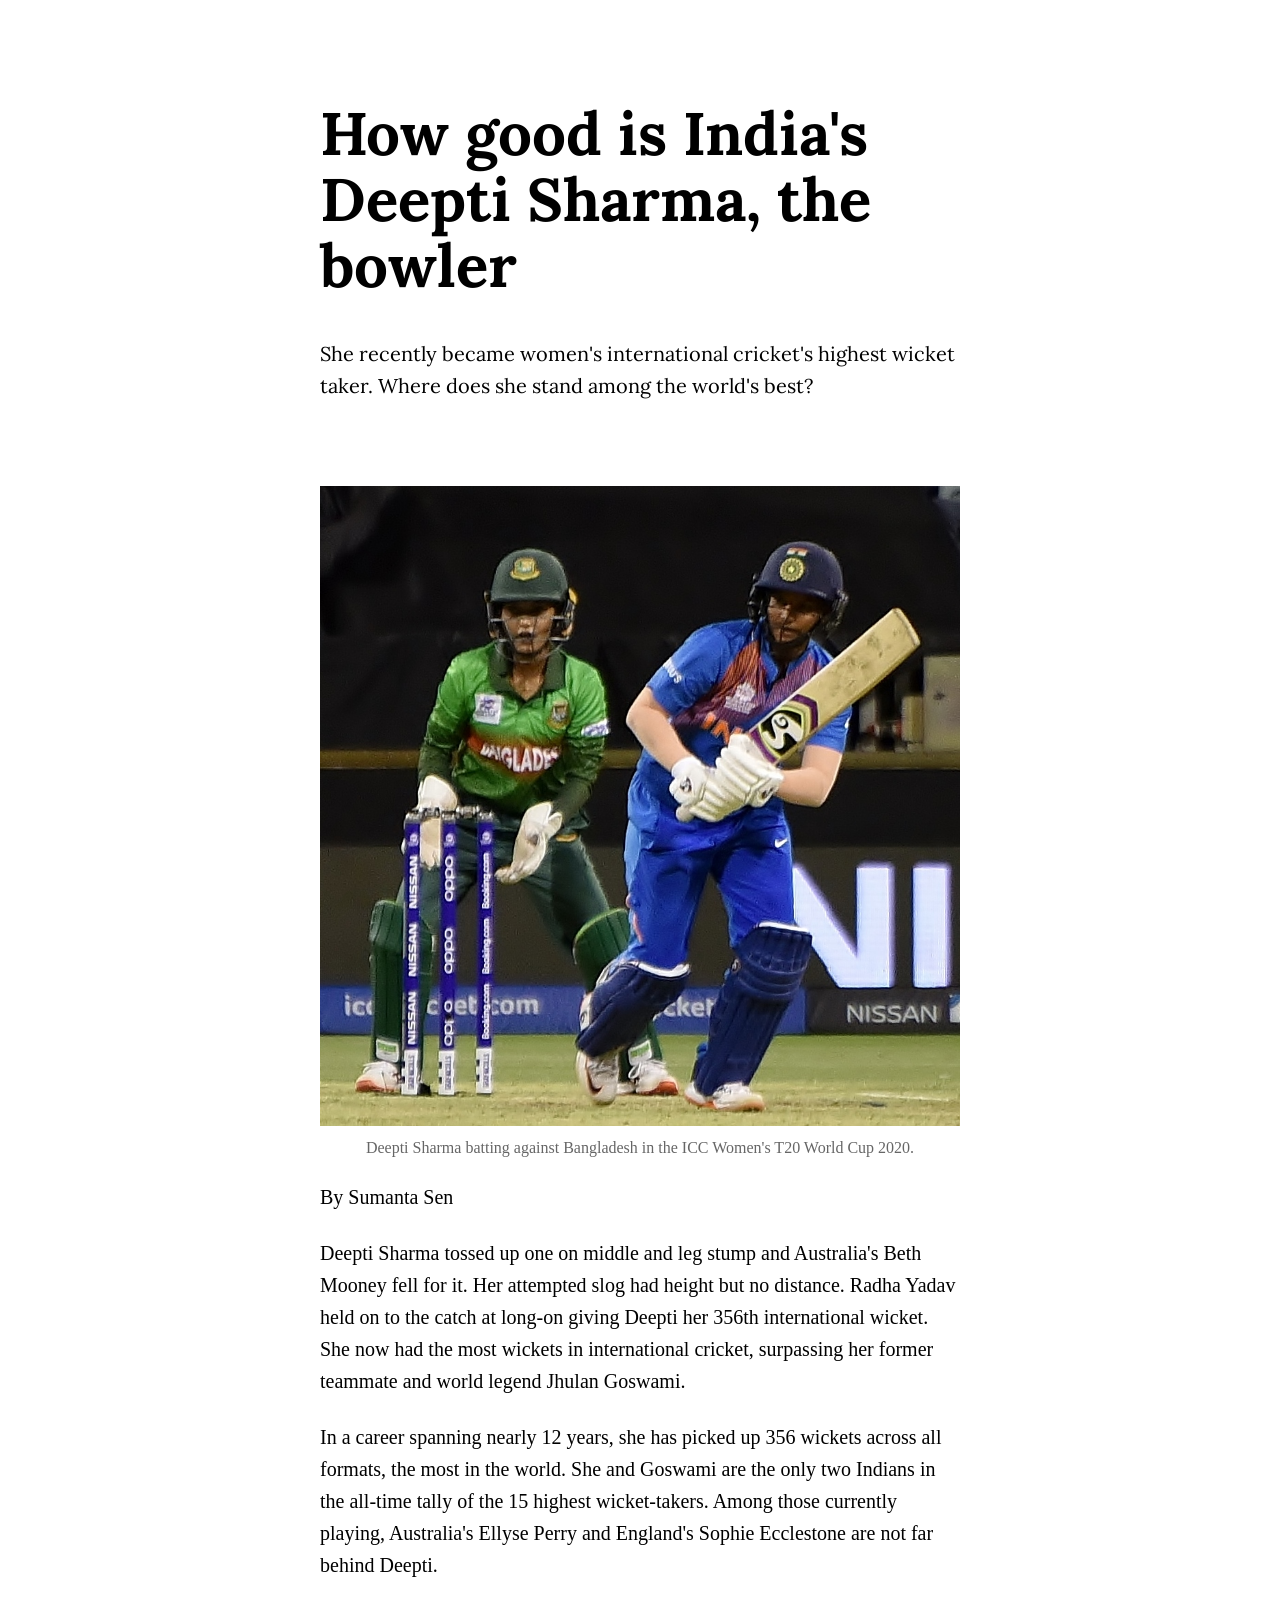
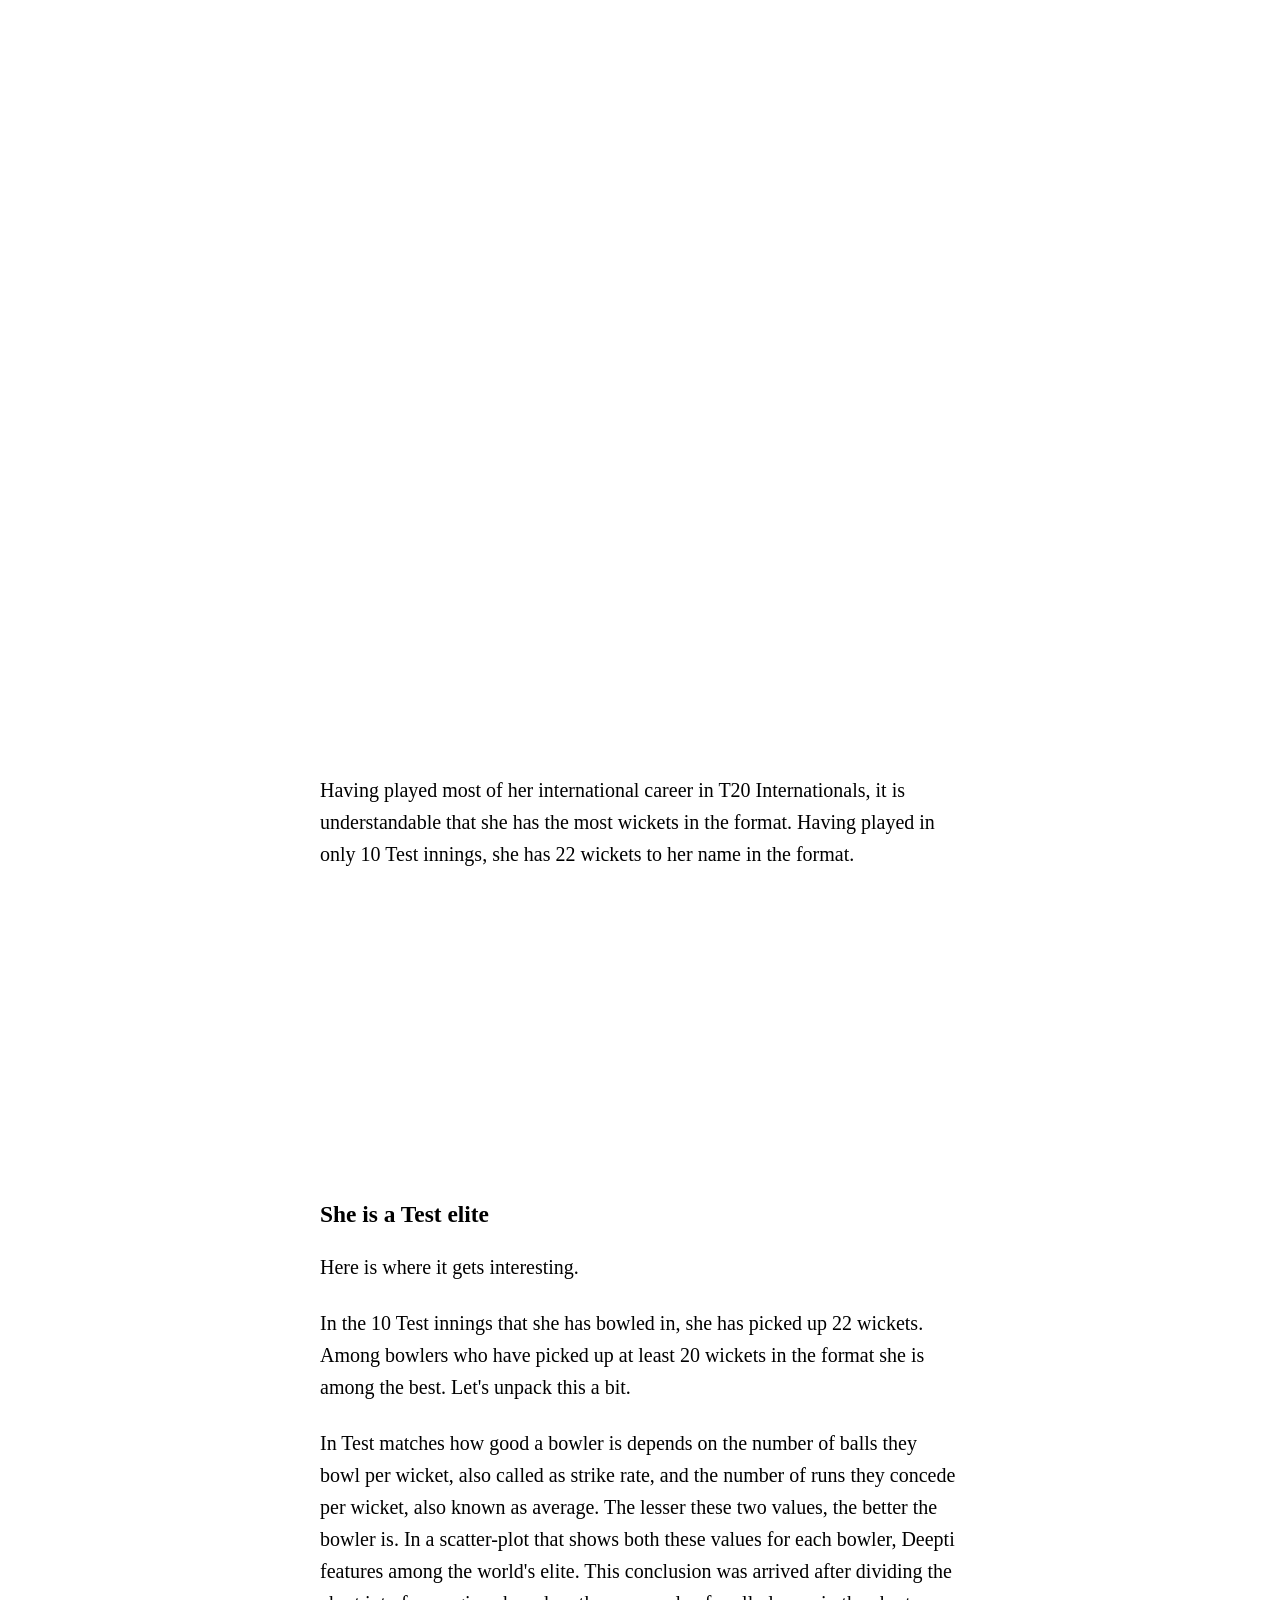
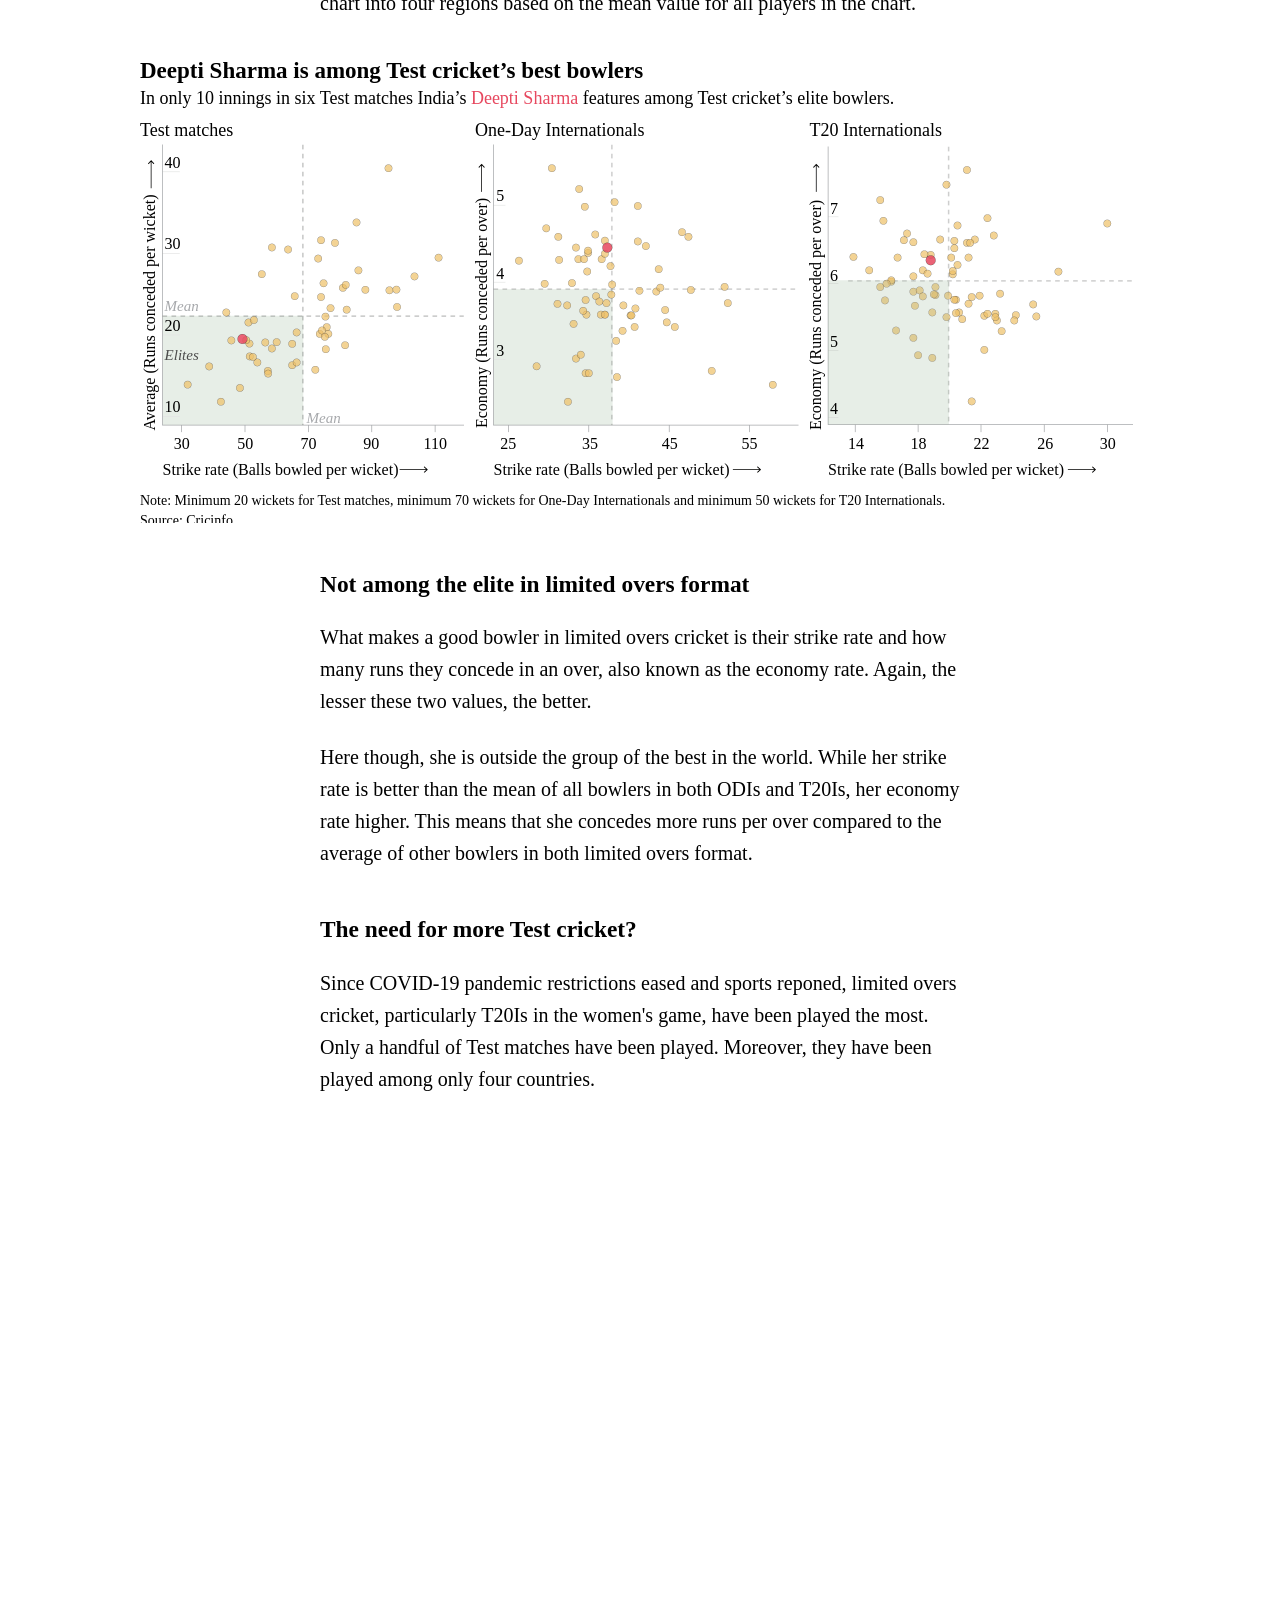
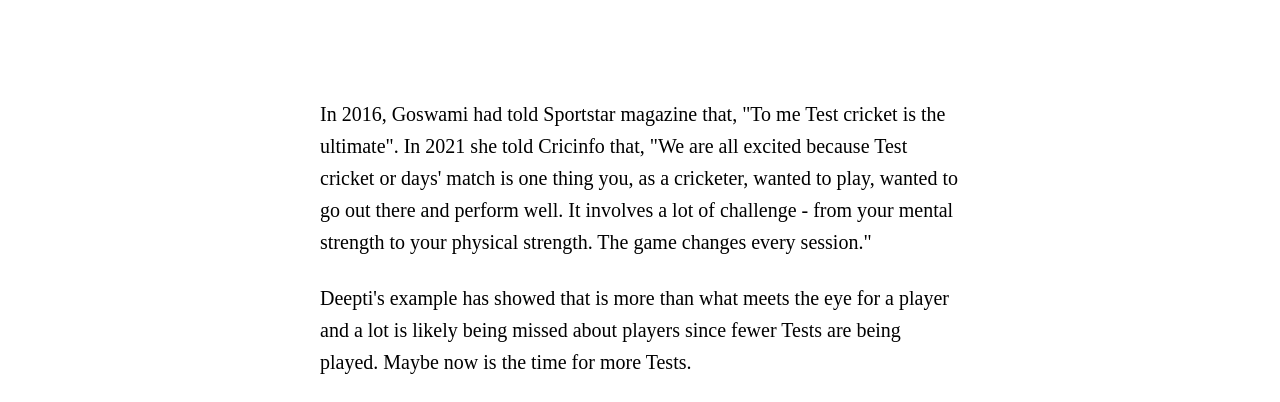
==== index.html @ ee037793 "added image" ====
<!DOCTYPE html>
<html>

<head>
    <meta charset="utf-8">
    <meta name="viewport" content="width=device-width, initial-scale=1">
    <title>Story template</title>

    <!-- Google fonts -->
    <link rel="preconnect" href="https://fonts.gstatic.com" crossorigin>
    <link rel="preconnect" href="https://fonts.googleapis.com">
    <link rel="preconnect" href="https://fonts.gstatic.com" crossorigin>
    <link href="https://fonts.googleapis.com/css2?family=Lora:ital,wght@0,400;0,700;1,400;1,700&display=swap"
        rel="stylesheet">
    <link rel="stylesheet" href="style.css">
</head>

<body>
    <div class="content">
        <div class="header">
            <h1>How good is India's Deepti Sharma, the bowler</h1>
            <p class="subhead">She recently became women's international cricket's highest wicket taker. Where does she stand among the world's best?</p>
        </div>
        <figure>
            <img
                src="sharma-2020-wc.jpg">
            <figcaption>Deepti Sharma batting against Bangladesh in the ICC Women's T20 World Cup 2020.</figcaption>
        </figure>
        <div class="byline">
            <p>By Sumanta Sen</p>
        </div>
    
    <p>Deepti Sharma tossed up one on middle and leg stump and Australia's Beth Mooney fell for it. Her attempted slog had height but no distance. Radha Yadav held on to the catch at long-on giving Deepti her 356th international wicket. She now had the most wickets in international cricket, surpassing her former teammate and world legend Jhulan Goswami.</p>
        
    <p>In a career spanning nearly 12 years, she has picked up 356 wickets across all formats, the most in the world. She and Goswami are the only two Indians in the all-time tally of the 15 highest wicket-takers. Among those currently playing, Australia's Ellyse Perry and England's Sophie Ecclestone are not far behind Deepti.</p>

    <iframe title="Deepti Sharma: On top of the world" aria-label="Table" id="datawrapper-chart-aZpRU" src="https://datawrapper.dwcdn.net/aZpRU/1/" scrolling="no" frameborder="0" style="width: 0; min-width: 100% !important; border: none;" height="740" data-external="1"></iframe>
            
    <script type="text/javascript">(function(){function e(){window.addEventListener(`message`,function(e){if(e.data[`datawrapper-height`]!==void 0){var t=document.querySelectorAll(`iframe`);for(var n in e.data[`datawrapper-height`])for(var r=0,i;i=t[r];r++)if(i.contentWindow===e.source){var a=e.data[`datawrapper-height`][n]+`px`;i.style.height=a}}})}e()})();</script>

    <p>Having played most of her international career in T20 Internationals, it is understandable that she has the most wickets in the format. Having played in only 10 Test innings, she has 22 wickets to her name in the format.</p>

    <iframe title="Most of her wickets have come in T20Is" aria-label="Split Bars" id="datawrapper-chart-PPwTS" src="https://datawrapper.dwcdn.net/PPwTS/1/" scrolling="no" frameborder="0" style="width: 0; min-width: 100% !important; border: none;" height="254" data-external="1"></iframe>
        
    <script type="text/javascript">(function(){function e(){window.addEventListener(`message`,function(e){if(e.data[`datawrapper-height`]!==void 0){var t=document.querySelectorAll(`iframe`);for(var n in e.data[`datawrapper-height`])for(var r=0,i;i=t[r];r++)if(i.contentWindow===e.source){var a=e.data[`datawrapper-height`][n]+`px`;i.style.height=a}}})}e()})();</script>

    <h3>She is a Test elite</h3>
        
    <p>Here is where it gets interesting.</p>
        
    <p>In the 10 Test innings that she has bowled in, she has picked up 22 wickets. Among bowlers who have picked up at least 20 wickets in the format she is among the best. Let's unpack this a bit.</p>
        
    <p>In Test matches how good a bowler is depends on the number of balls they bowl per wicket, also called as strike rate, and the number of runs they concede per wicket, also known as average. The lesser these two values, the better the bowler is. In a scatter-plot that shows both these values for each bowler, Deepti features among the world's elite. This conclusion was arrived after dividing the chart into four regions based on the mean value for all players in the chart.</p>
</div>

<div class="full-width">    
    <iframe src="game-format/game-format.html" width="100%" height="600" frameborder="0"></iframe>
</div>

<div class="content">
    <h3>Not among the elite in limited overs format</h3>

    <p>What makes a good bowler in limited overs cricket is their strike rate and how many runs they concede in an over, also known as the economy rate. Again, the lesser these two values, the better.</p>

    <p>Here though, she is outside the group of the best in the world. While her strike rate is better than the mean of all bowlers in both ODIs and T20Is, her economy rate higher. This means that she concedes more runs per over compared to the average of other bowlers in both limited overs format.</p>

    <h3>The need for more Test cricket?</h3>   

    <p>Since COVID-19 pandemic restrictions eased and sports reponed, limited overs cricket, particularly T20Is in the women's game, have been played the most. Only a handful of Test matches have been played. Moreover, they have been played among only four countries.</p>
        
    <iframe title="A handful of nations have played a handful of Tests" aria-label="Stacked Bars" id="datawrapper-chart-pEgpe" src="https://datawrapper.dwcdn.net/pEgpe/1/" scrolling="no" frameborder="0" style="width: 0; min-width: 100% !important; border: none;" height="550" data-external="1"></iframe>
    
    <script type="text/javascript">(function(){function e(){window.addEventListener(`message`,function(e){if(e.data[`datawrapper-height`]!==void 0){var t=document.querySelectorAll(`iframe`);for(var n in e.data[`datawrapper-height`])for(var r=0,i;i=t[r];r++)if(i.contentWindow===e.source){var a=e.data[`datawrapper-height`][n]+`px`;i.style.height=a}}})}e()})();</script>

    <p>In 2016, Goswami had told Sportstar magazine that, "To me Test cricket is the ultimate". In 2021 she told Cricinfo that, "We are all excited because Test cricket or days' match is one thing you, as a cricketer, wanted to play, wanted to go out there and perform well. It involves a lot of challenge - from your mental strength to your physical strength. The game changes every session."</p>

    <p>Deepti's example has showed that is more than what meets the eye for a player and a lot is likely being missed about players since fewer Tests are being played. Maybe now is the time for more Tests.</p>
</div>
     
</body>

</html>
---- style.css ----
body {
    margin: 0;
    font-size: 20px;
    font-family: Georgia, 'Times New Roman', Times, serif;
    text-rendering: optimizeLegibility;
}

.content {
    max-width: 640px;
    margin: auto;
}

.header {
    padding: 3em 0;
}

a {
    color: #f05349;
}

.footer {
    background: #f4f4f4;
    text-align: center;
    font-size: 0.8em;
    margin-top: 4em;
    padding: 4em 0;
}

figure {
    margin: 0;
    padding-bottom: 1.2em;
}

figcaption {
    font-size: 0.8em;
    text-align: center;
    margin-top: 0.5em;
    color: #666;
}

h1 {
    font-family: 'Lora', Georgia, serif;
    font-weight: bold;
    font-size: 3em;
    line-height: 1.1;
}

.subhead {
    font-family: 'Lora', Georgia, serif;
}

iframe,
img,
video {
    max-width: 100%;
}

p {
    line-height: 1.6;
    margin: 0;
    padding-bottom: 1.2em;
}

ul {
    margin: 0;
    padding-bottom: 1em;
    line-height: 1.6;
}

iframe {
    padding-bottom: 1.2em;
}

code {
    font-family: 'Courier New', monospace;
    background: #fffbaf;
    font-size: 0.85em;
}

.full-width figure {
    text-align: center;
}

/* margin on mobile */
@media (max-width: 640px) {
    body {
        font-size: 18px;
    }

    .content {
        padding-left: 0.5em;
        padding-right: 0.5em;
    }
}

/* ai2html game-format graphic: heights matched to its actual artboard sizes and breakpoint */
iframe[src="game-format/game-format.html"] {
    width: 100%;
    height: 1450px;
    /* small artboard: max-width 360px, height scales to 1400px at that width; small buffer added */
    border: none;
    display: block;
}

@media (min-width: 1000px) {
    iframe[src="game-format/game-format.html"] {
        height: 480px;
        /* large artboard: fixed 1000x480px, kicks in at 1000px container width */
    }
}
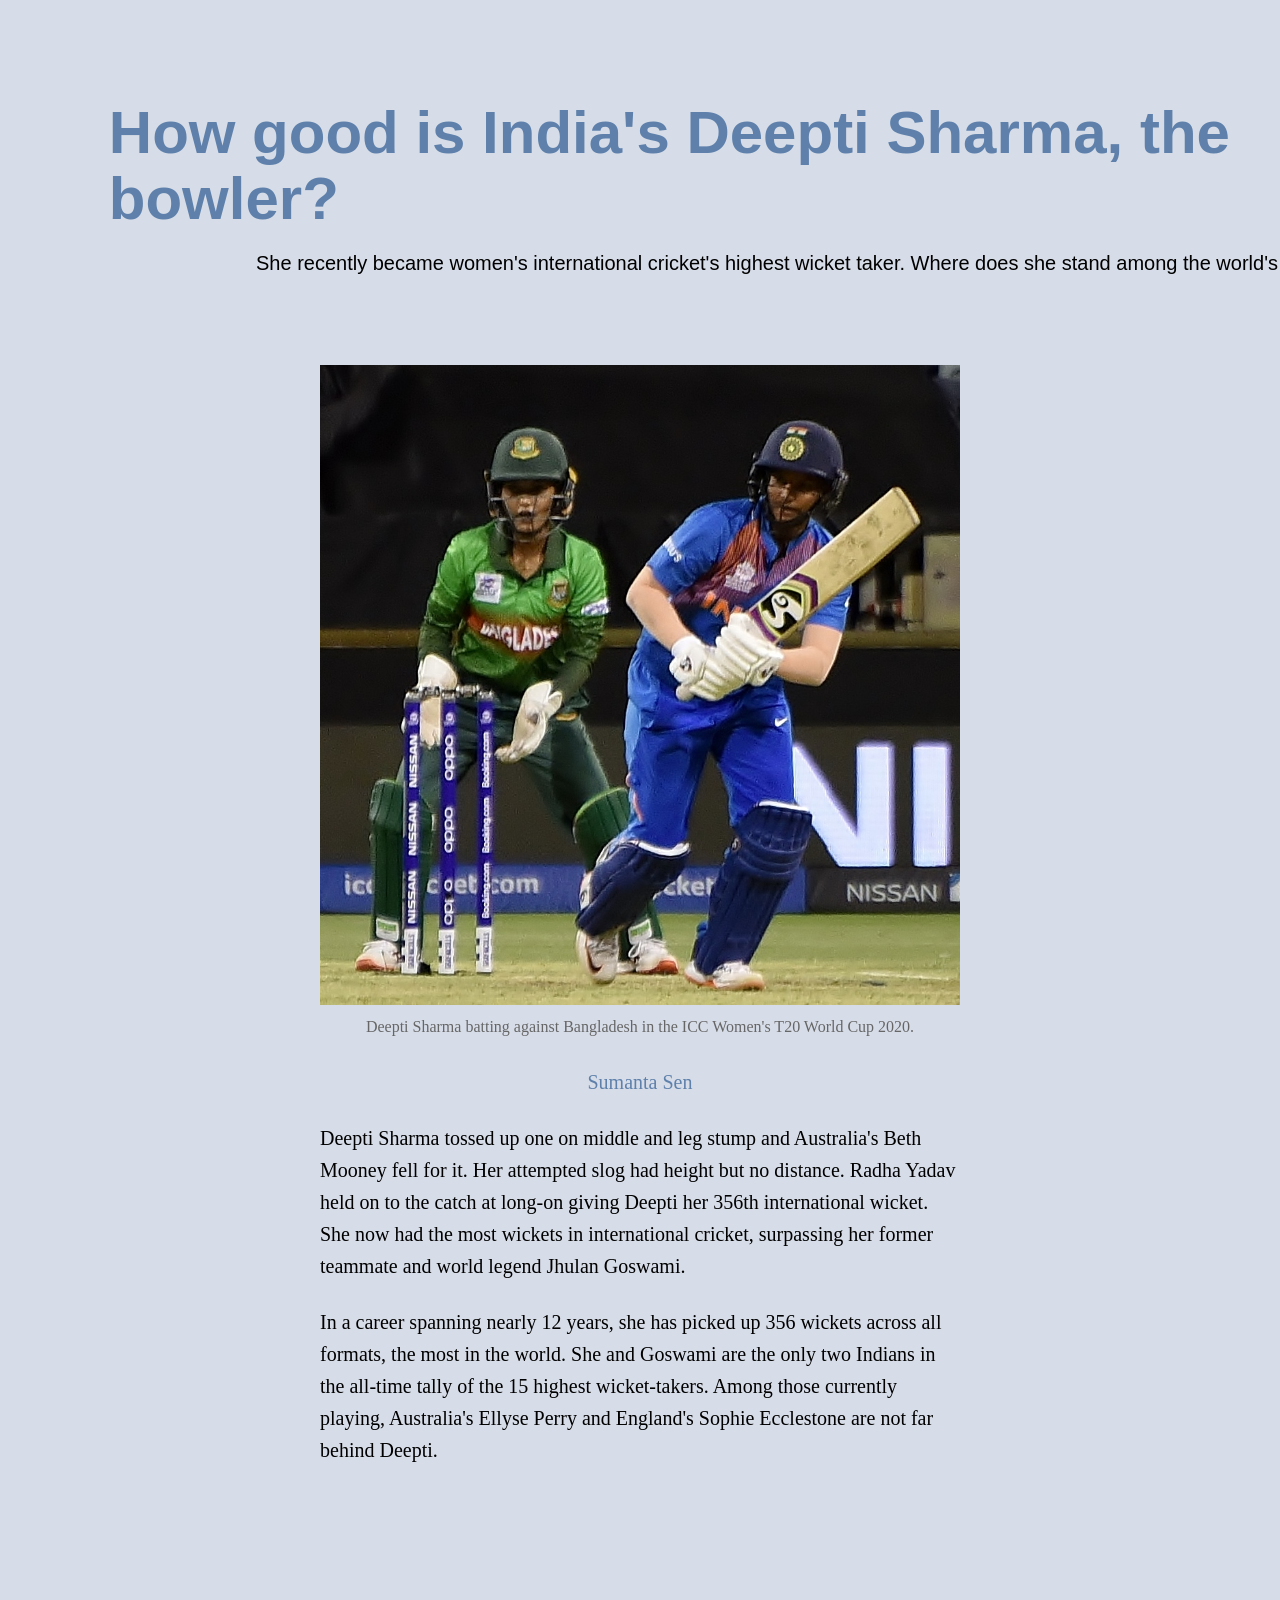
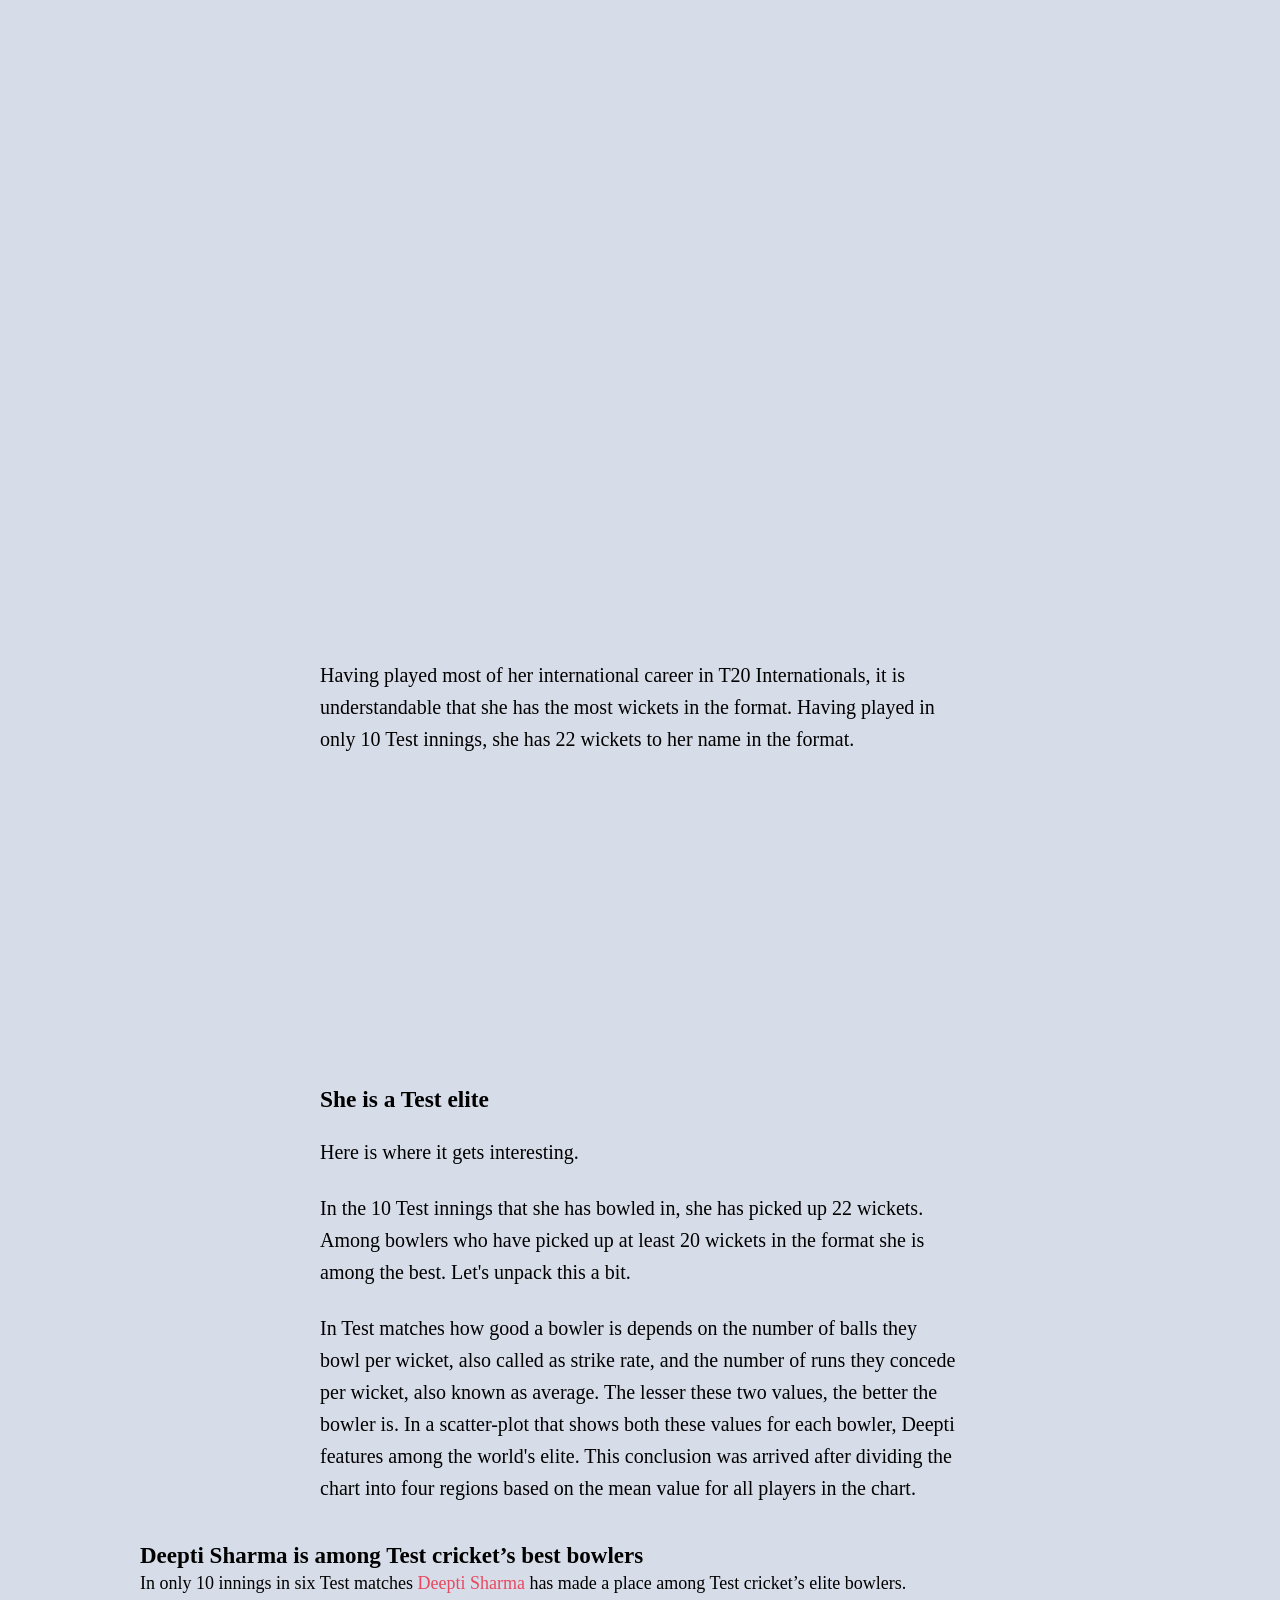
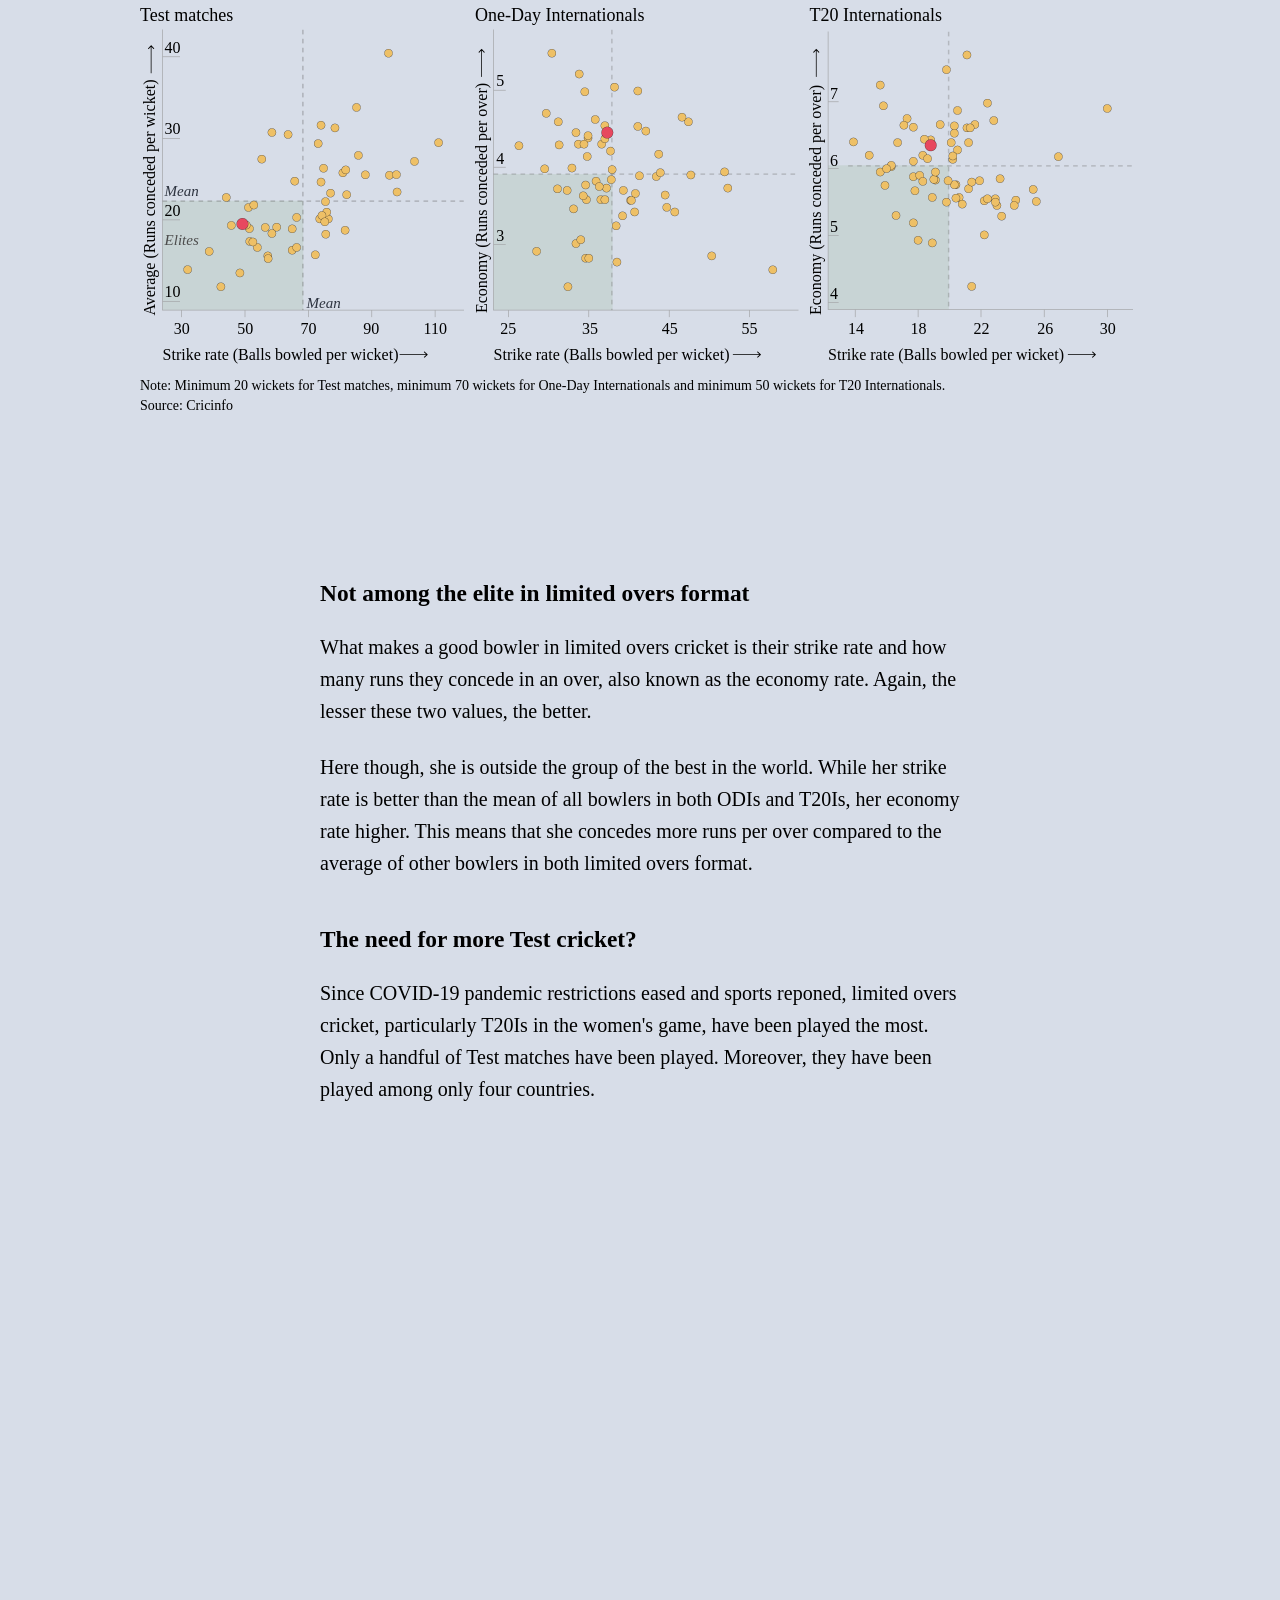
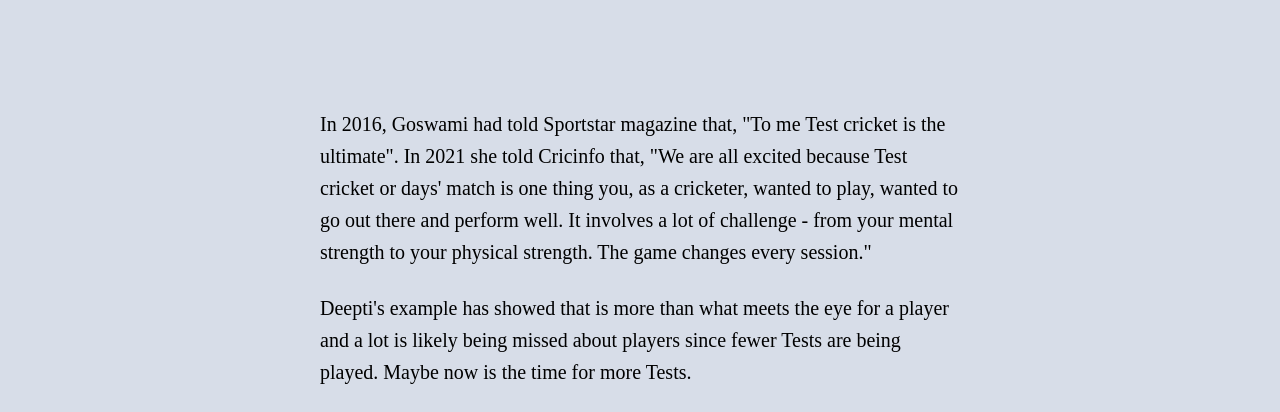
==== commit fb9a6afb: "styling across" ====
--- a/index.html
+++ b/index.html
@@ -4,7 +4,7 @@
 <head>
     <meta charset="utf-8">
     <meta name="viewport" content="width=device-width, initial-scale=1">
-    <title>Story template</title>
+    <title>How good is India's Deepti Sharma, the bowler</title>
 
     <!-- Google fonts -->
     <link rel="preconnect" href="https://fonts.gstatic.com" crossorigin>
@@ -18,7 +18,7 @@
 <body>
     <div class="content">
         <div class="header">
-            <h1>How good is India's Deepti Sharma, the bowler</h1>
+            <h1>How good is India's Deepti Sharma, the bowler?</h1>
             <p class="subhead">She recently became women's international cricket's highest wicket taker. Where does she stand among the world's best?</p>
         </div>
         <figure>
@@ -27,7 +27,7 @@
             <figcaption>Deepti Sharma batting against Bangladesh in the ICC Women's T20 World Cup 2020.</figcaption>
         </figure>
         <div class="byline">
-            <p>By Sumanta Sen</p>
+            <p>Sumanta Sen</p>
         </div>
     
     <p>Deepti Sharma tossed up one on middle and leg stump and Australia's Beth Mooney fell for it. Her attempted slog had height but no distance. Radha Yadav held on to the catch at long-on giving Deepti her 356th international wicket. She now had the most wickets in international cricket, surpassing her former teammate and world legend Jhulan Goswami.</p>
--- a/style.css
+++ b/style.css
@@ -1,8 +1,9 @@
 body {
     margin: 0;
     font-size: 20px;
-    font-family: Georgia, 'Times New Roman', Times, serif;
+    font-family: Source Sans 3, serif;
     text-rendering: optimizeLegibility;
+    background-color: #d7dde8;
 }
 
 .content {
@@ -16,6 +17,13 @@
 
 a {
     color: #f05349;
+}
+
+.byline {
+    font-size: 1em;
+    text-align: center;
+    margin-top: 0.3em;
+    color: #5e80ab;
 }
 
 .footer {
@@ -39,14 +47,30 @@
 }
 
 h1 {
-    font-family: 'Lora', Georgia, serif;
+    font-family: "Source Sans 3", sans-serif;
     font-weight: bold;
     font-size: 3em;
     line-height: 1.1;
+    width: 100vw;
+    position: relative;
+    left: 67%;
+    right: 50%;
+    margin-left: -50vw;
+    margin-right: -50vw;
+    margin-bottom: 0.25em;
+    color: #5e80ab;
 }
 
 .subhead {
-    font-family: 'Lora', Georgia, serif;
+    font-family: "Source Sans 3", sans-serif;
+    width: 100vw;
+    position: relative;
+    left: 90%;
+    right: 50%;
+    margin-left: -50vw;
+    margin-right: -50vw;
+    font-size: 1em;
+    margin-bottom: 0.1em;
 }
 
 iframe,
@@ -93,18 +117,18 @@
     }
 }
 
-/* ai2html game-format graphic: heights matched to its actual artboard sizes and breakpoint */
-iframe[src="game-format/game-format.html"] {
+/* ai2html game-format graphic: fixed heights per breakpoint, no JS */
+#game-format-iframe {
     width: 100%;
-    height: 1450px;
-    /* small artboard: max-width 360px, height scales to 1400px at that width; small buffer added */
+    height: 1200px;
+    /* replace 1200 with your mobile artboard's actual height in px */
     border: none;
     display: block;
 }
 
-@media (min-width: 1000px) {
-    iframe[src="game-format/game-format.html"] {
-        height: 480px;
-        /* large artboard: fixed 1000x480px, kicks in at 1000px container width */
+@media (min-width: 640px) {
+    #game-format-iframe {
+        height: 600px;
+        /* replace 600 with your desktop artboard's actual height in px */
     }
 }
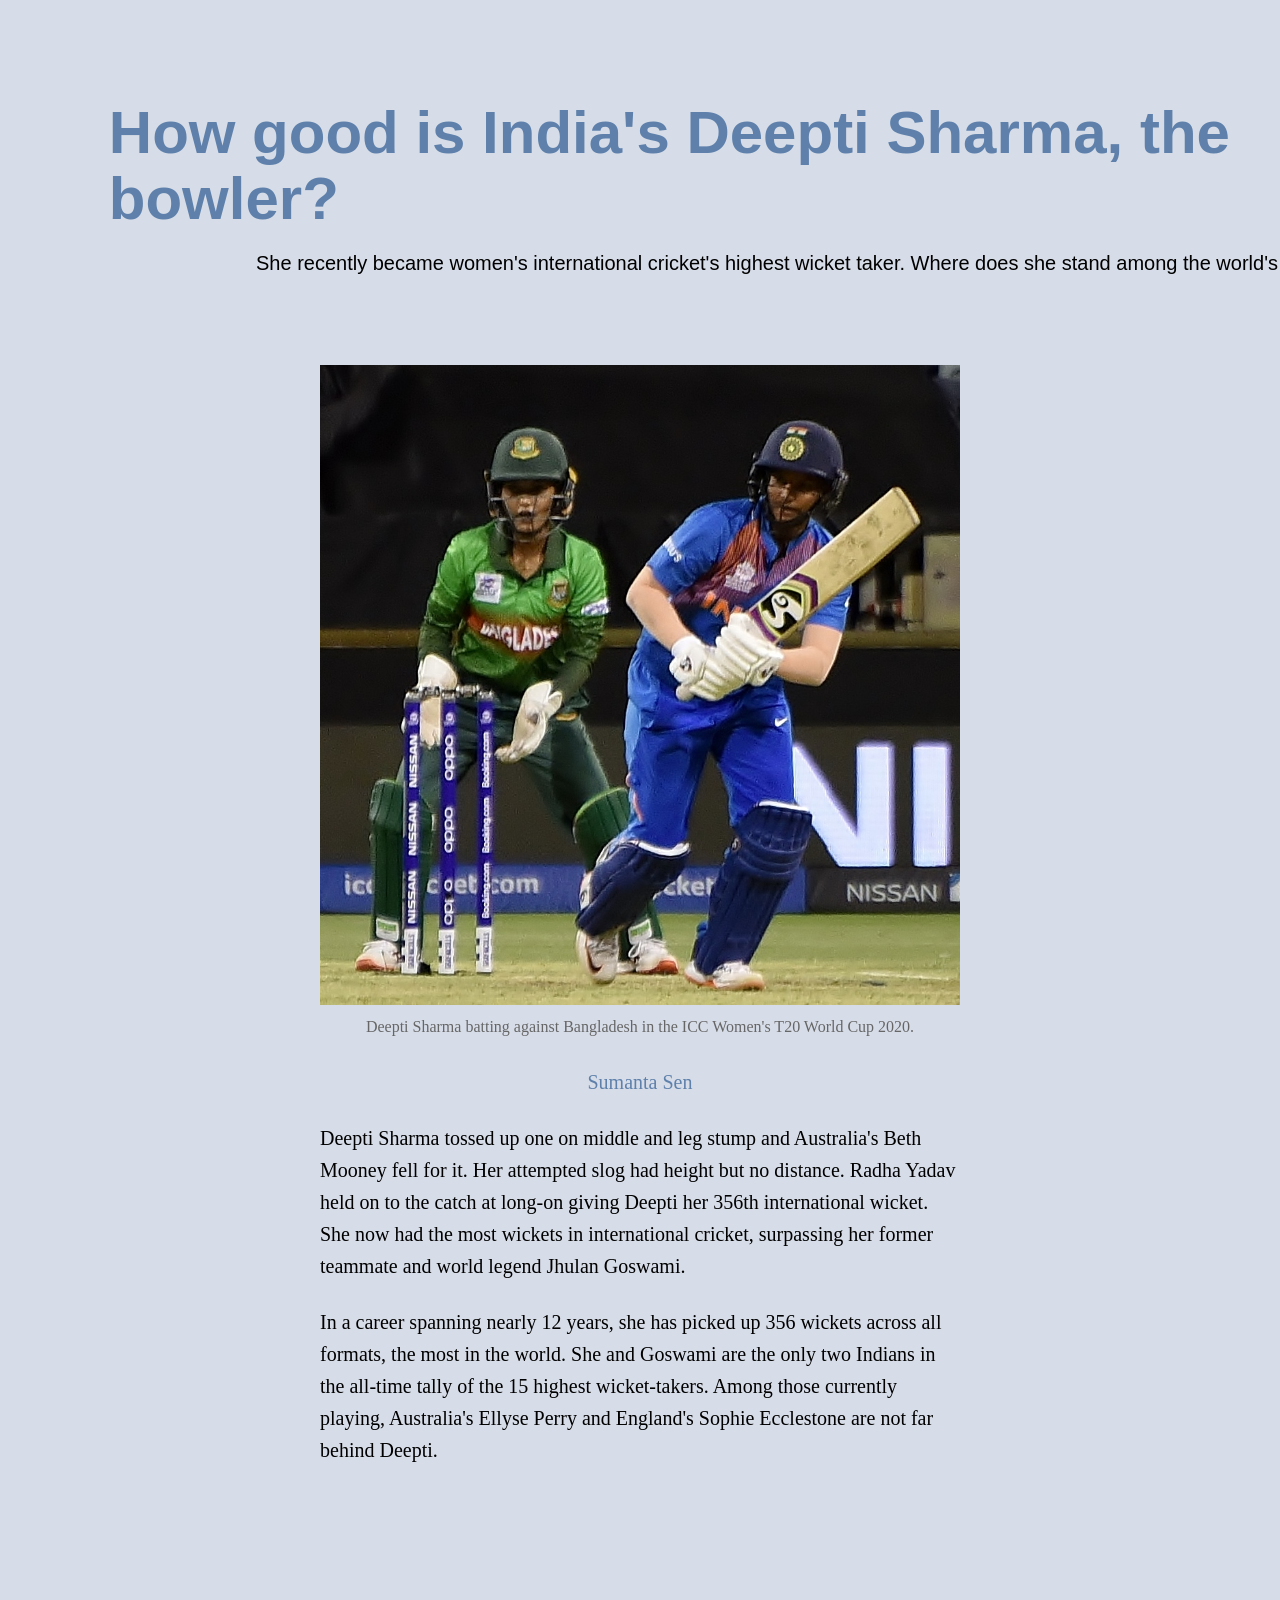
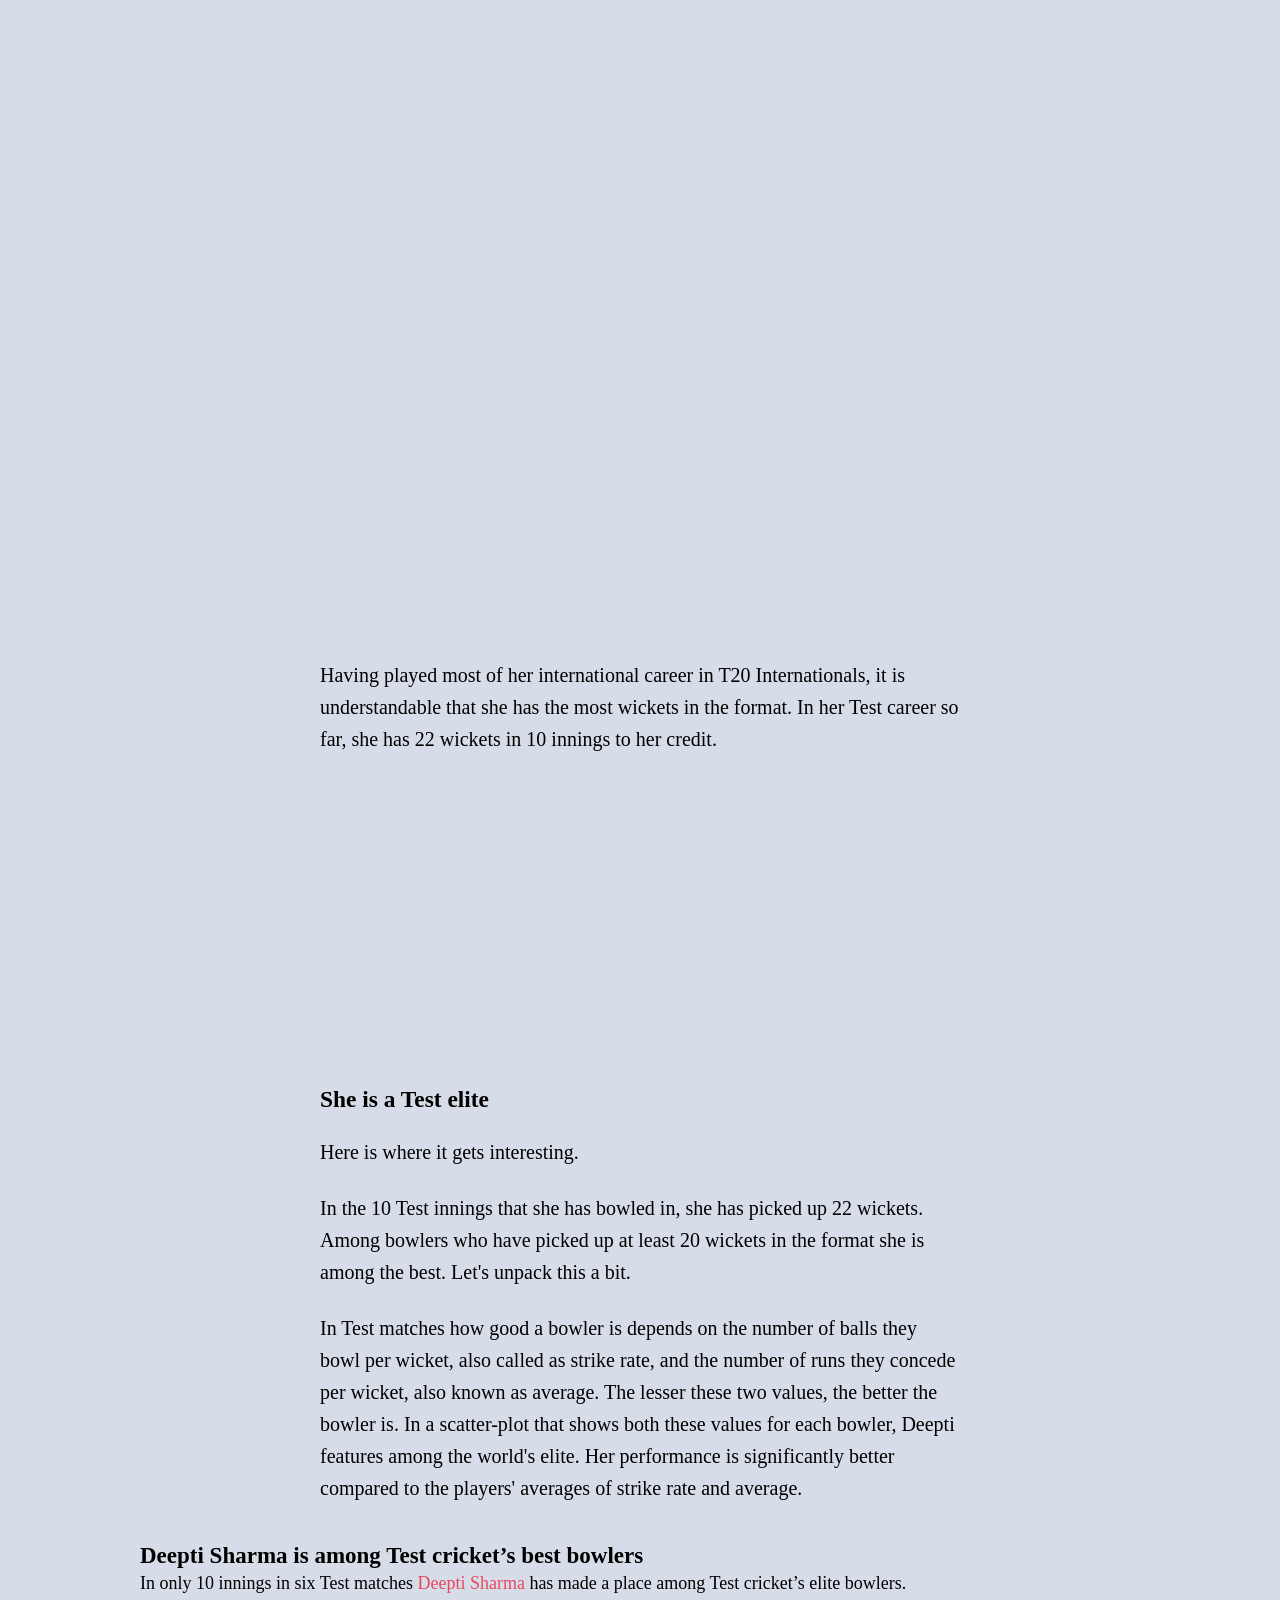
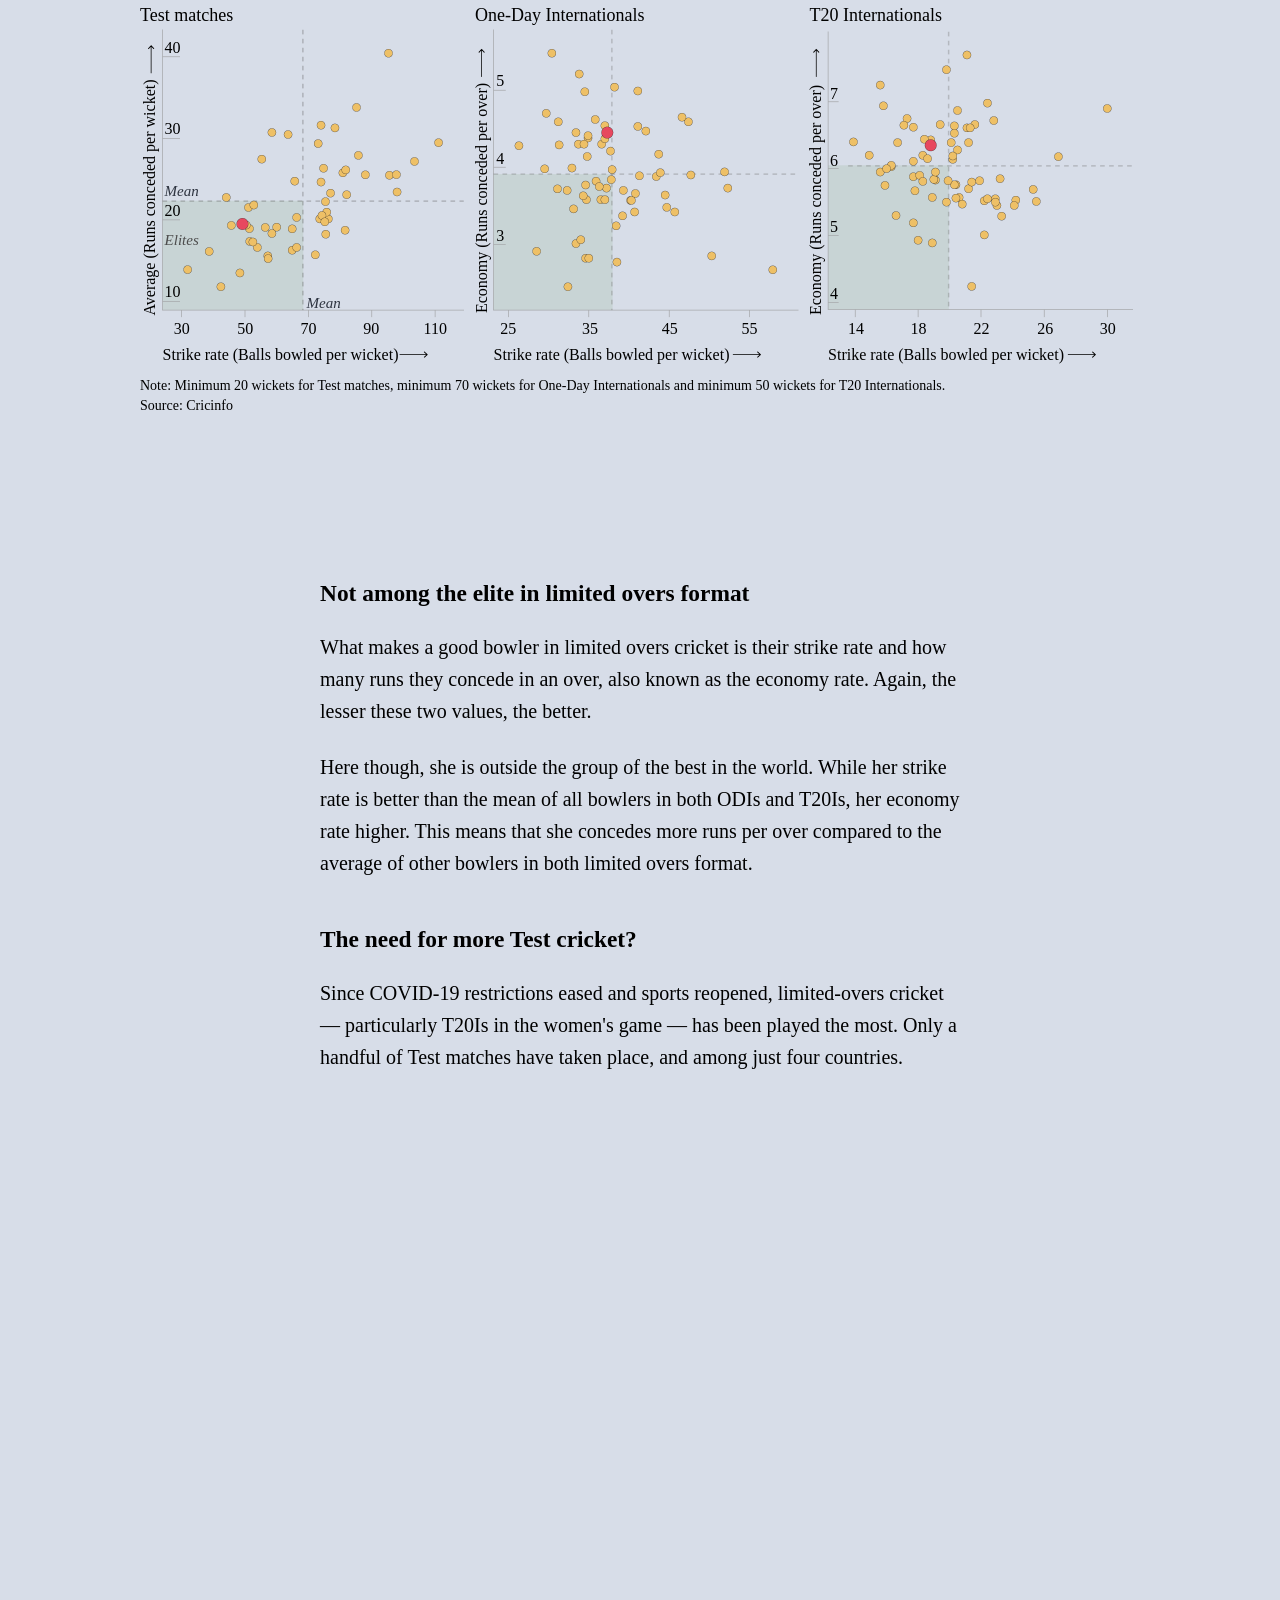
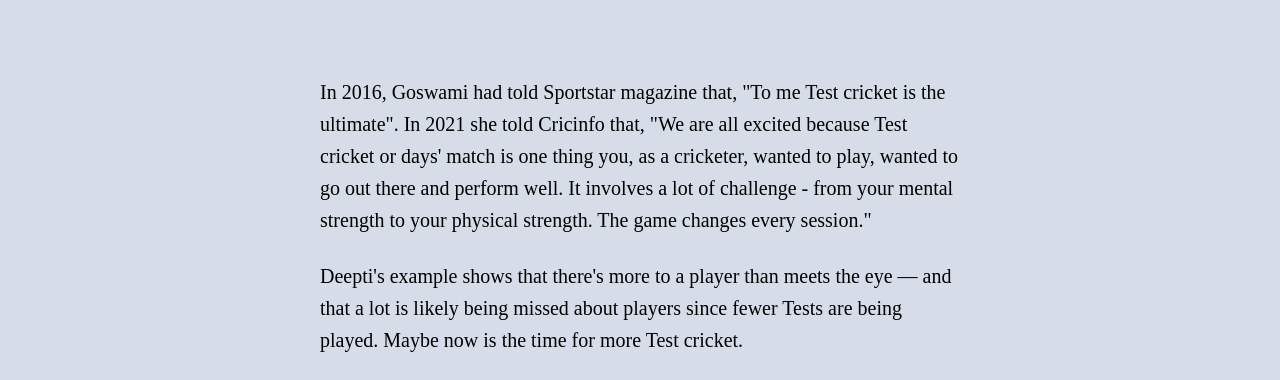
==== commit 2ad7eef2: "text changes throughout" ====
--- a/index.html
+++ b/index.html
@@ -38,7 +38,7 @@
             
     <script type="text/javascript">(function(){function e(){window.addEventListener(`message`,function(e){if(e.data[`datawrapper-height`]!==void 0){var t=document.querySelectorAll(`iframe`);for(var n in e.data[`datawrapper-height`])for(var r=0,i;i=t[r];r++)if(i.contentWindow===e.source){var a=e.data[`datawrapper-height`][n]+`px`;i.style.height=a}}})}e()})();</script>
 
-    <p>Having played most of her international career in T20 Internationals, it is understandable that she has the most wickets in the format. Having played in only 10 Test innings, she has 22 wickets to her name in the format.</p>
+    <p>Having played most of her international career in T20 Internationals, it is understandable that she has the most wickets in the format. In her Test career so far, she has 22 wickets in 10 innings to her credit.</p>
 
     <iframe title="Most of her wickets have come in T20Is" aria-label="Split Bars" id="datawrapper-chart-PPwTS" src="https://datawrapper.dwcdn.net/PPwTS/1/" scrolling="no" frameborder="0" style="width: 0; min-width: 100% !important; border: none;" height="254" data-external="1"></iframe>
         
@@ -50,7 +50,7 @@
         
     <p>In the 10 Test innings that she has bowled in, she has picked up 22 wickets. Among bowlers who have picked up at least 20 wickets in the format she is among the best. Let's unpack this a bit.</p>
         
-    <p>In Test matches how good a bowler is depends on the number of balls they bowl per wicket, also called as strike rate, and the number of runs they concede per wicket, also known as average. The lesser these two values, the better the bowler is. In a scatter-plot that shows both these values for each bowler, Deepti features among the world's elite. This conclusion was arrived after dividing the chart into four regions based on the mean value for all players in the chart.</p>
+    <p>In Test matches how good a bowler is depends on the number of balls they bowl per wicket, also called as strike rate, and the number of runs they concede per wicket, also known as average. The lesser these two values, the better the bowler is. In a scatter-plot that shows both these values for each bowler, Deepti features among the world's elite. Her performance is significantly better compared to the players' averages of strike rate and average.</p>
 </div>
 
 <div class="full-width">    
@@ -66,7 +66,7 @@
 
     <h3>The need for more Test cricket?</h3>   
 
-    <p>Since COVID-19 pandemic restrictions eased and sports reponed, limited overs cricket, particularly T20Is in the women's game, have been played the most. Only a handful of Test matches have been played. Moreover, they have been played among only four countries.</p>
+    <p>Since COVID-19 restrictions eased and sports reopened, limited-overs cricket — particularly T20Is in the women's game — has been played the most. Only a handful of Test matches have taken place, and among just four countries.</p>
         
     <iframe title="A handful of nations have played a handful of Tests" aria-label="Stacked Bars" id="datawrapper-chart-pEgpe" src="https://datawrapper.dwcdn.net/pEgpe/1/" scrolling="no" frameborder="0" style="width: 0; min-width: 100% !important; border: none;" height="550" data-external="1"></iframe>
     
@@ -74,7 +74,7 @@
 
     <p>In 2016, Goswami had told Sportstar magazine that, "To me Test cricket is the ultimate". In 2021 she told Cricinfo that, "We are all excited because Test cricket or days' match is one thing you, as a cricketer, wanted to play, wanted to go out there and perform well. It involves a lot of challenge - from your mental strength to your physical strength. The game changes every session."</p>
 
-    <p>Deepti's example has showed that is more than what meets the eye for a player and a lot is likely being missed about players since fewer Tests are being played. Maybe now is the time for more Tests.</p>
+    <p>Deepti's example shows that there's more to a player than meets the eye — and that a lot is likely being missed about players since fewer Tests are being played. Maybe now is the time for more Test cricket.</p>
 </div>
      
 </body>
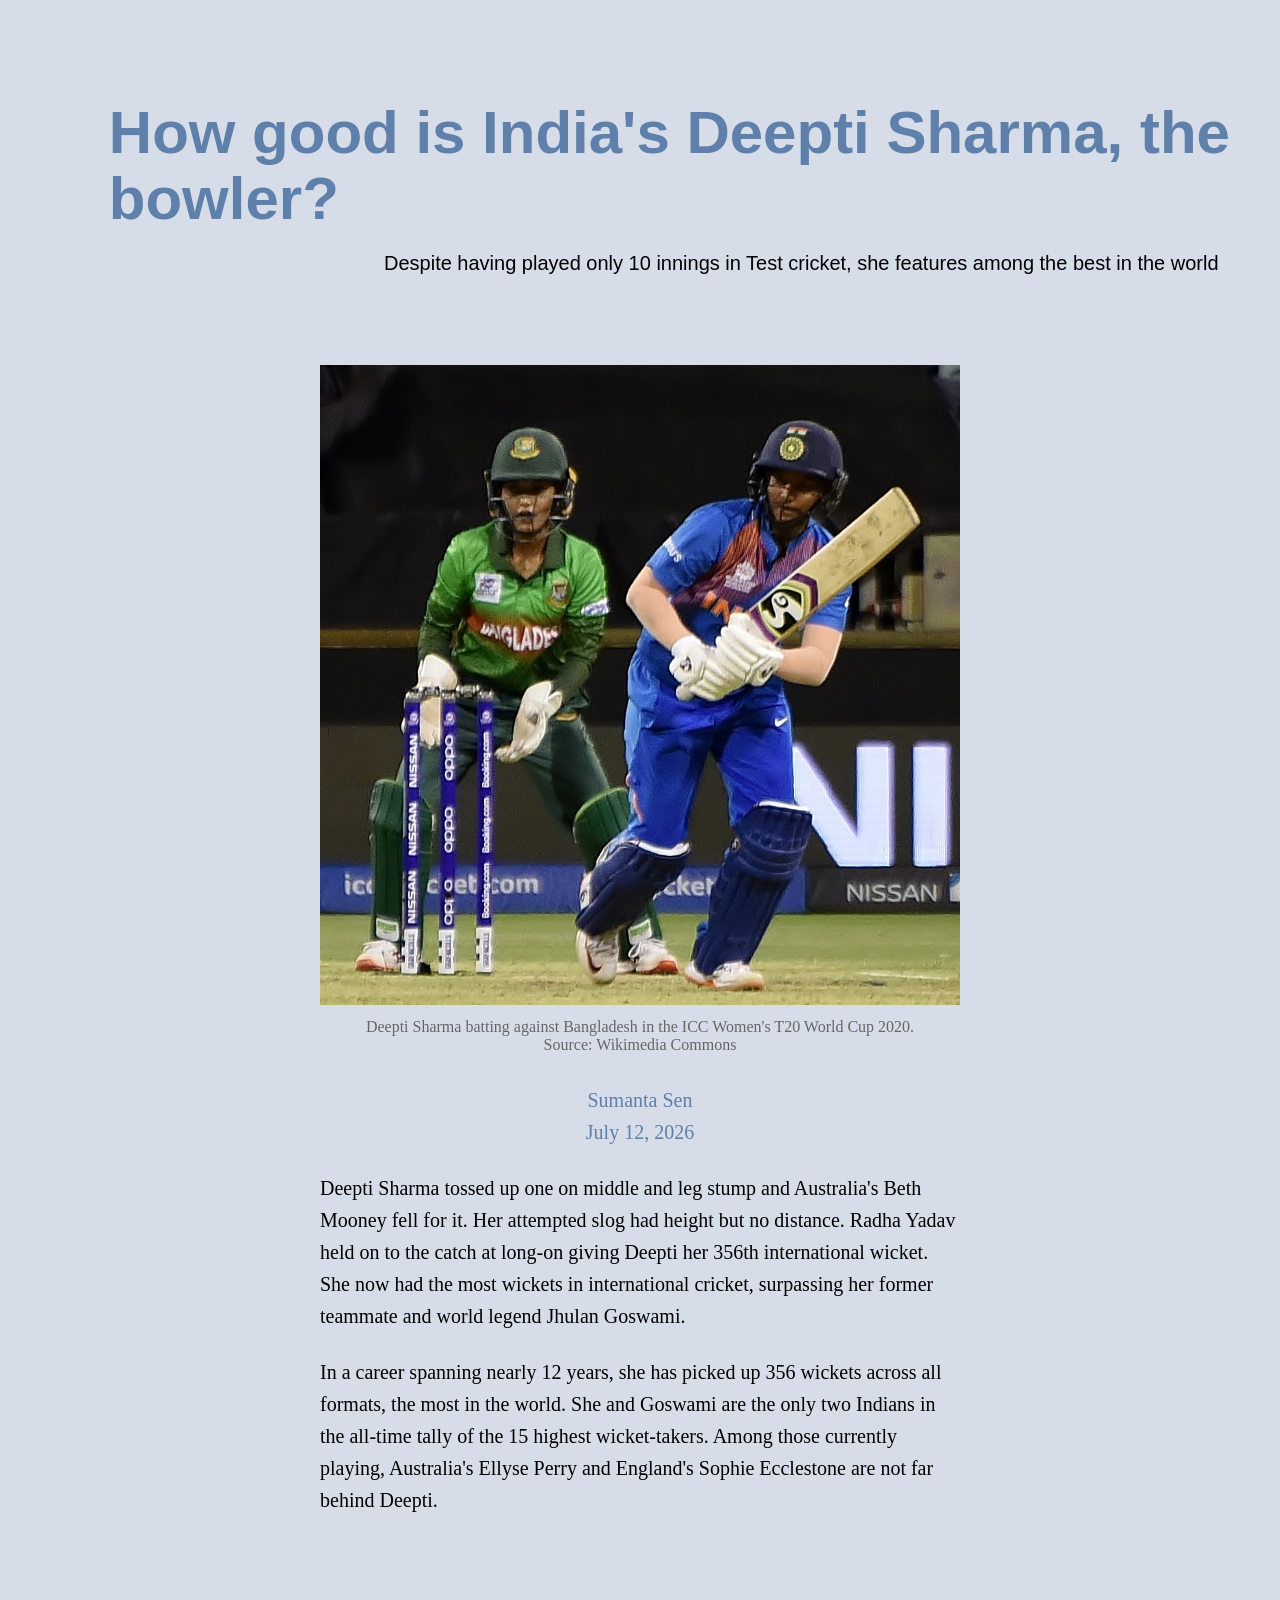
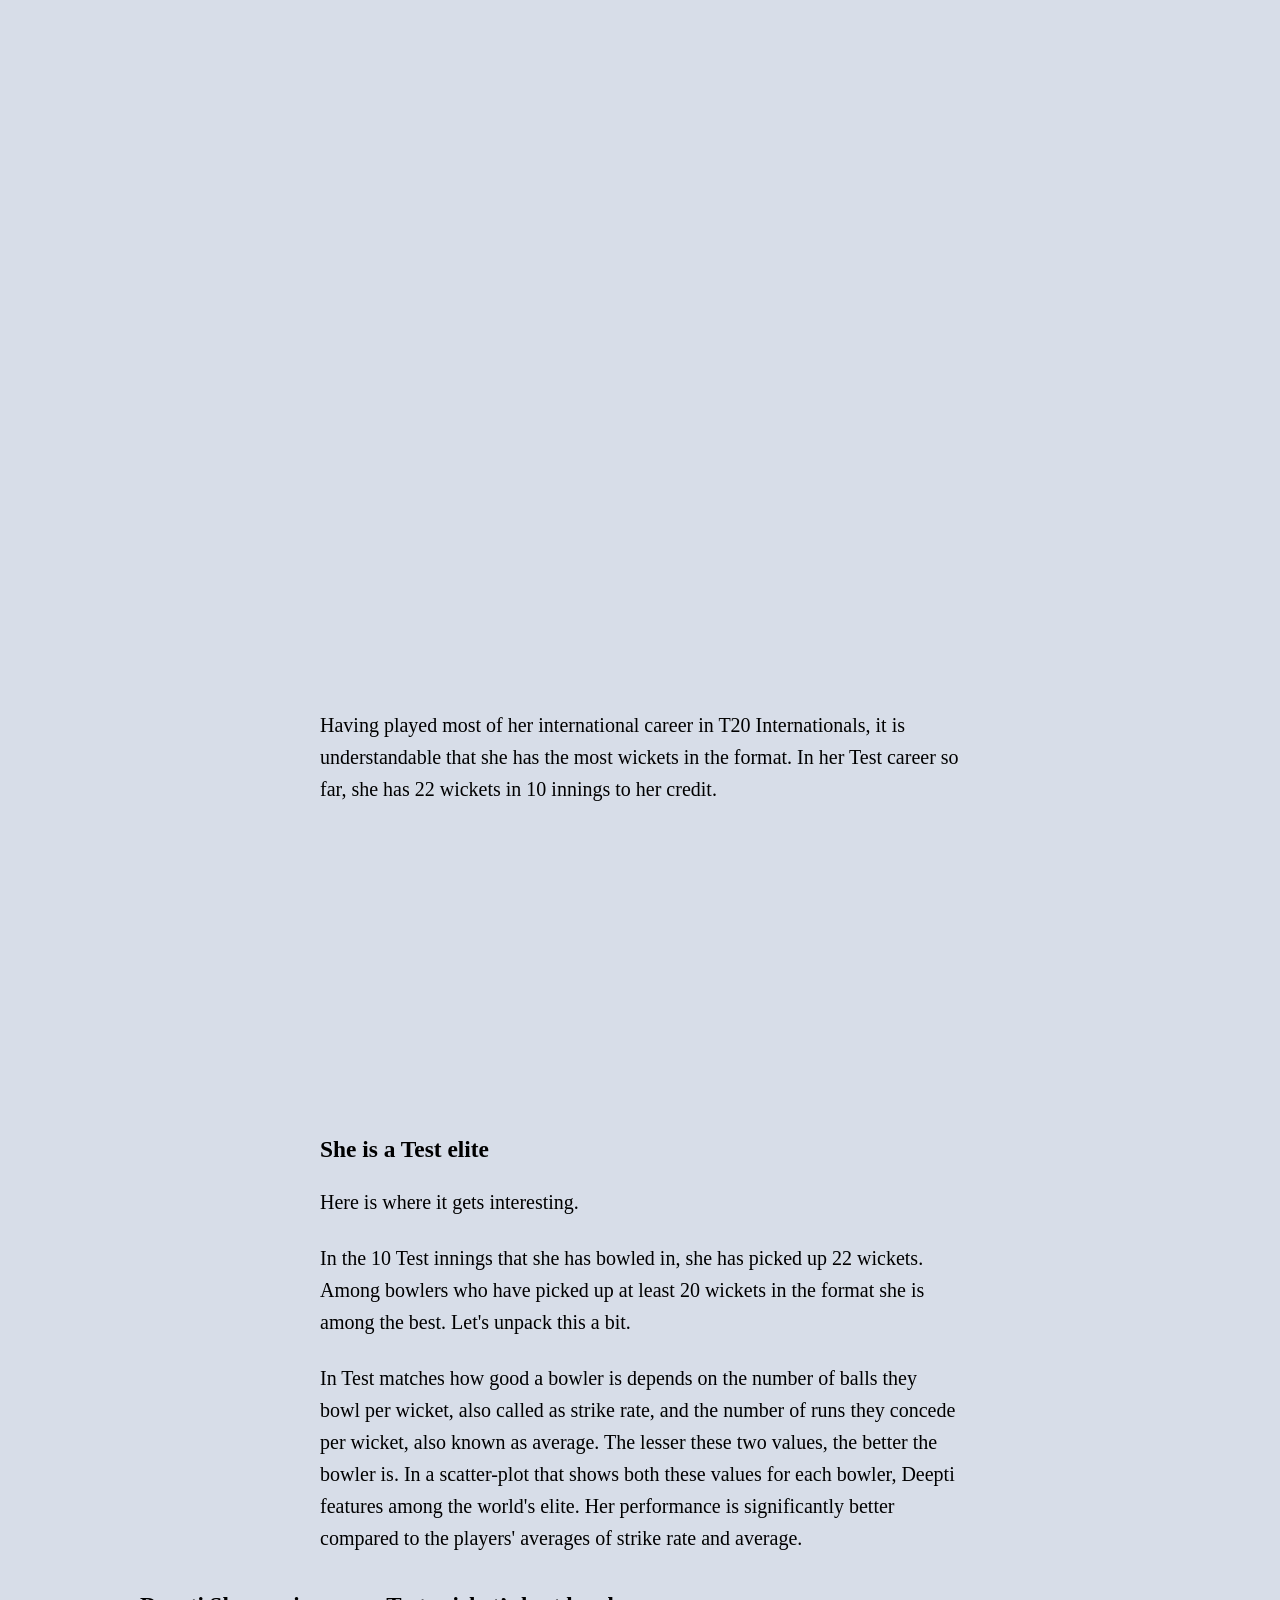
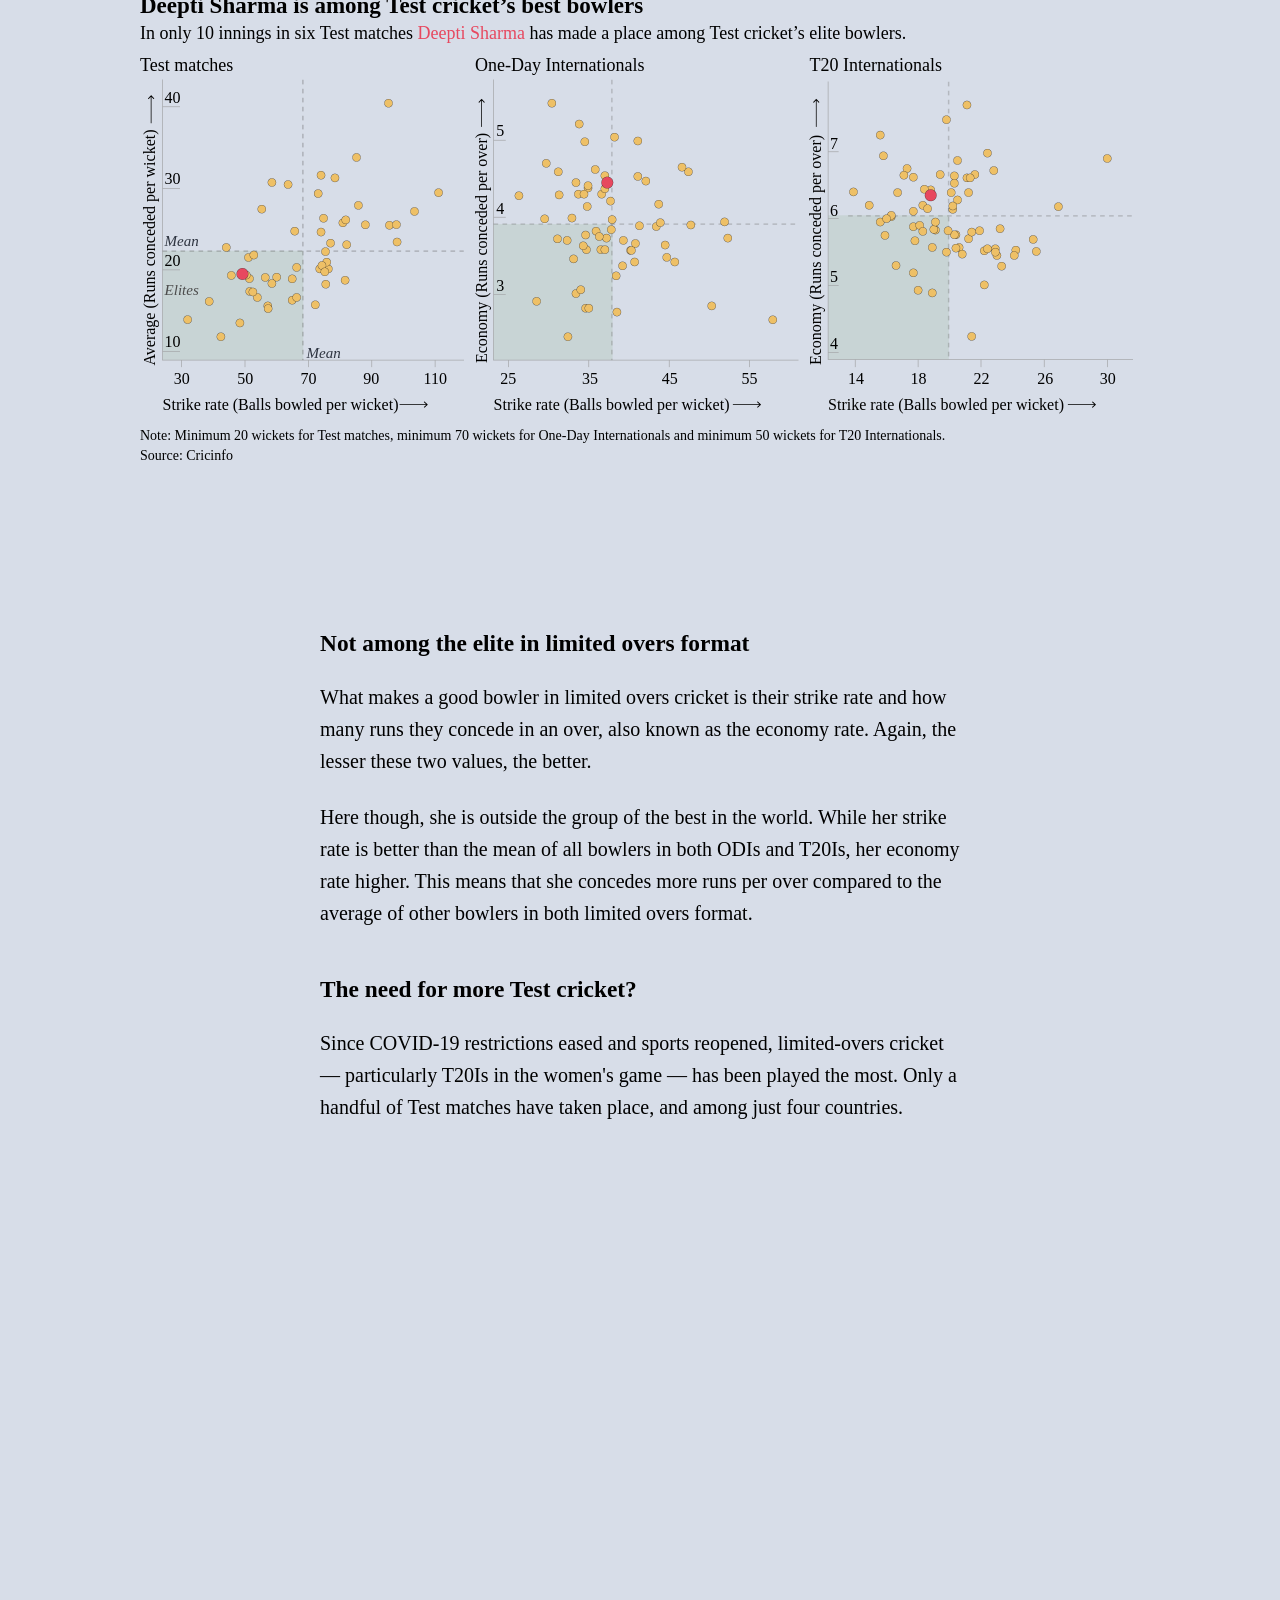
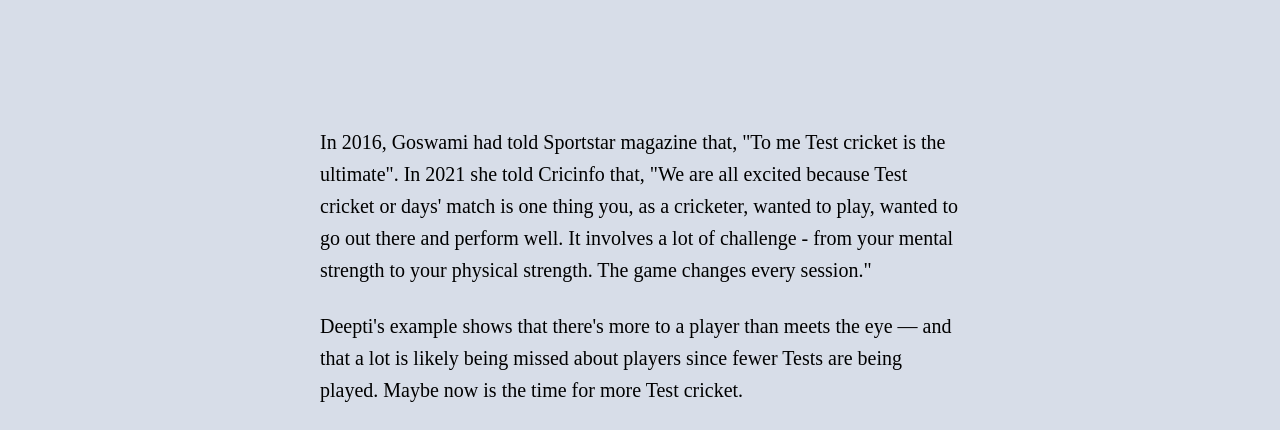
==== commit 525aeb77: "text changes throughout" ====
--- a/index.html
+++ b/index.html
@@ -19,15 +19,15 @@
     <div class="content">
         <div class="header">
             <h1>How good is India's Deepti Sharma, the bowler?</h1>
-            <p class="subhead">She recently became women's international cricket's highest wicket taker. Where does she stand among the world's best?</p>
+            <p class="subhead">Despite having played only 10 innings in Test cricket, she features among the best in the world</p>
         </div>
         <figure>
             <img
                 src="sharma-2020-wc.jpg">
-            <figcaption>Deepti Sharma batting against Bangladesh in the ICC Women's T20 World Cup 2020.</figcaption>
+            <figcaption>Deepti Sharma batting against Bangladesh in the ICC Women's T20 World Cup 2020. <br>Source: Wikimedia Commons</figcaption>
         </figure>
         <div class="byline">
-            <p>Sumanta Sen</p>
+            <p>Sumanta Sen <br> July 12, 2026</p>
         </div>
     
     <p>Deepti Sharma tossed up one on middle and leg stump and Australia's Beth Mooney fell for it. Her attempted slog had height but no distance. Radha Yadav held on to the catch at long-on giving Deepti her 356th international wicket. She now had the most wickets in international cricket, surpassing her former teammate and world legend Jhulan Goswami.</p>
--- a/style.css
+++ b/style.css
@@ -24,14 +24,6 @@
     text-align: center;
     margin-top: 0.3em;
     color: #5e80ab;
-}
-
-.footer {
-    background: #f4f4f4;
-    text-align: center;
-    font-size: 0.8em;
-    margin-top: 4em;
-    padding: 4em 0;
 }
 
 figure {
@@ -65,7 +57,7 @@
     font-family: "Source Sans 3", sans-serif;
     width: 100vw;
     position: relative;
-    left: 90%;
+    left: 110%;
     right: 50%;
     margin-left: -50vw;
     margin-right: -50vw;
@@ -83,12 +75,6 @@
     line-height: 1.6;
     margin: 0;
     padding-bottom: 1.2em;
-}
-
-ul {
-    margin: 0;
-    padding-bottom: 1em;
-    line-height: 1.6;
 }
 
 iframe {
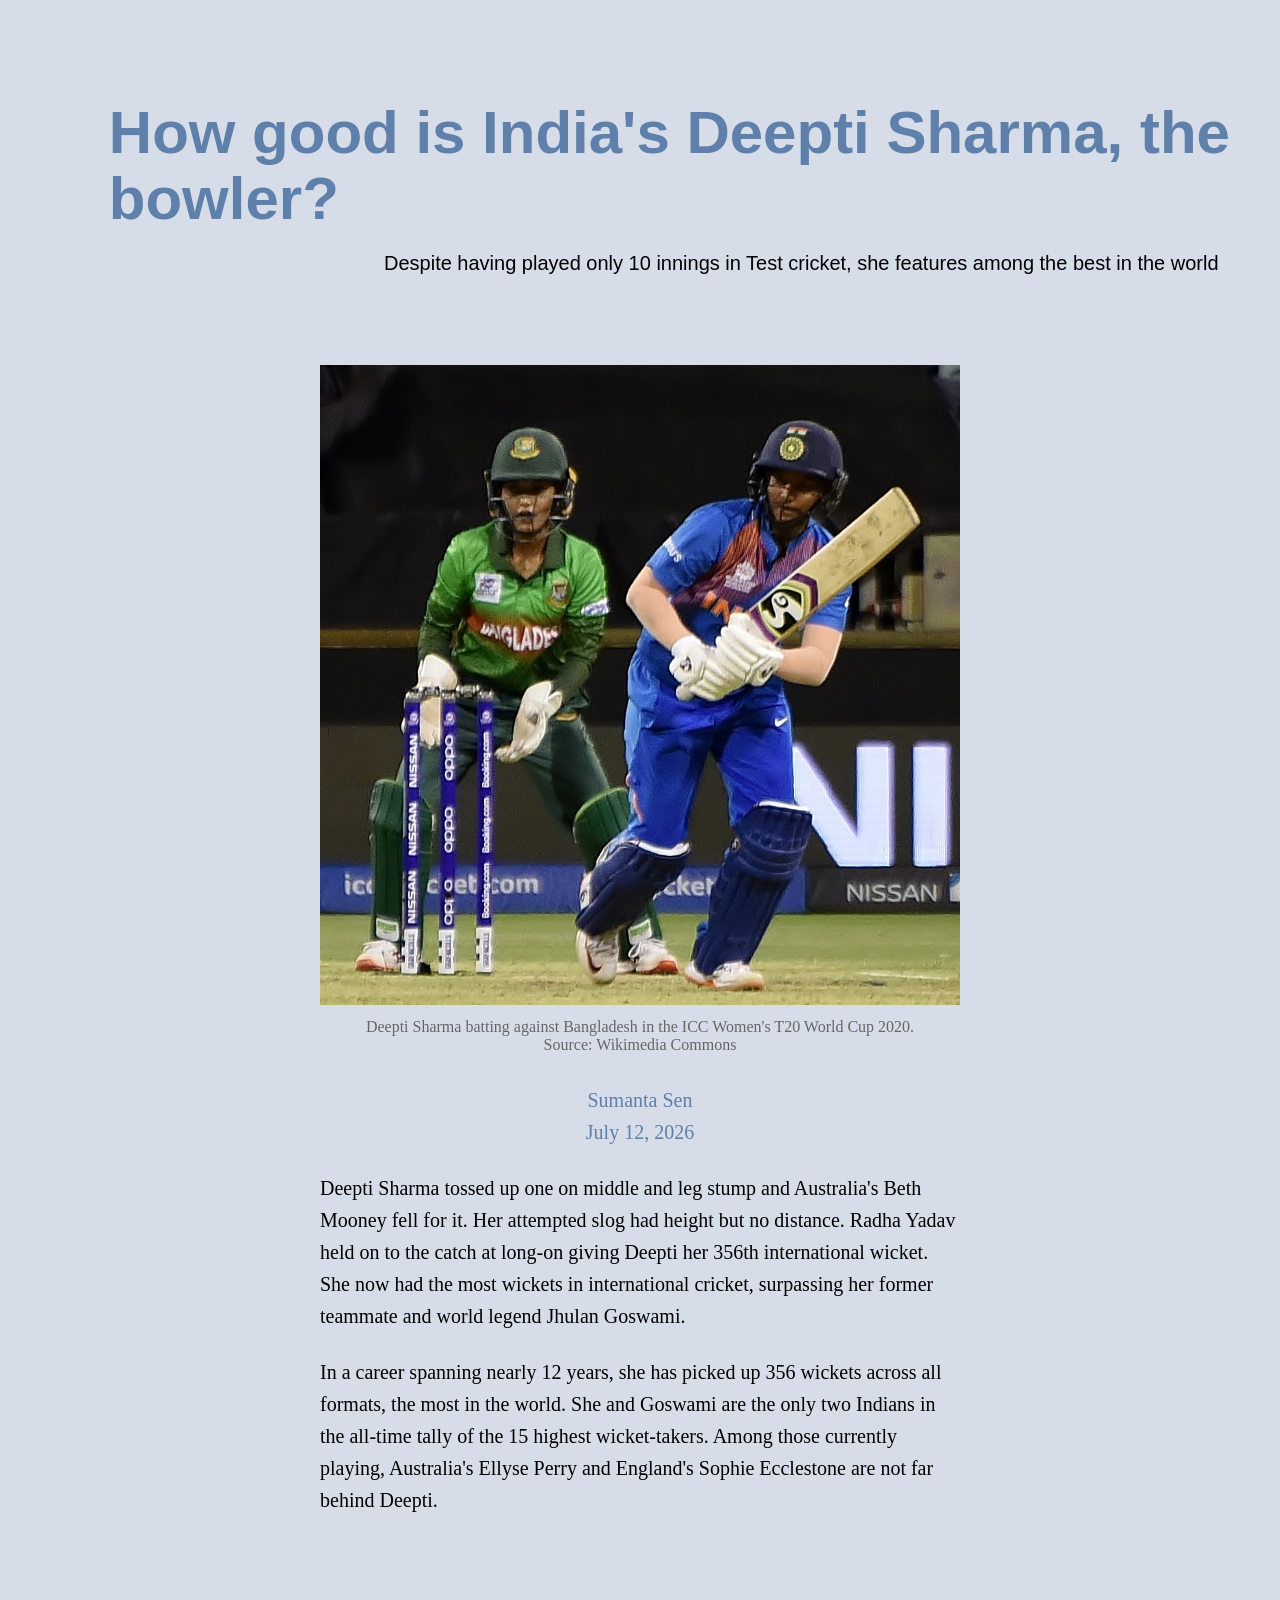
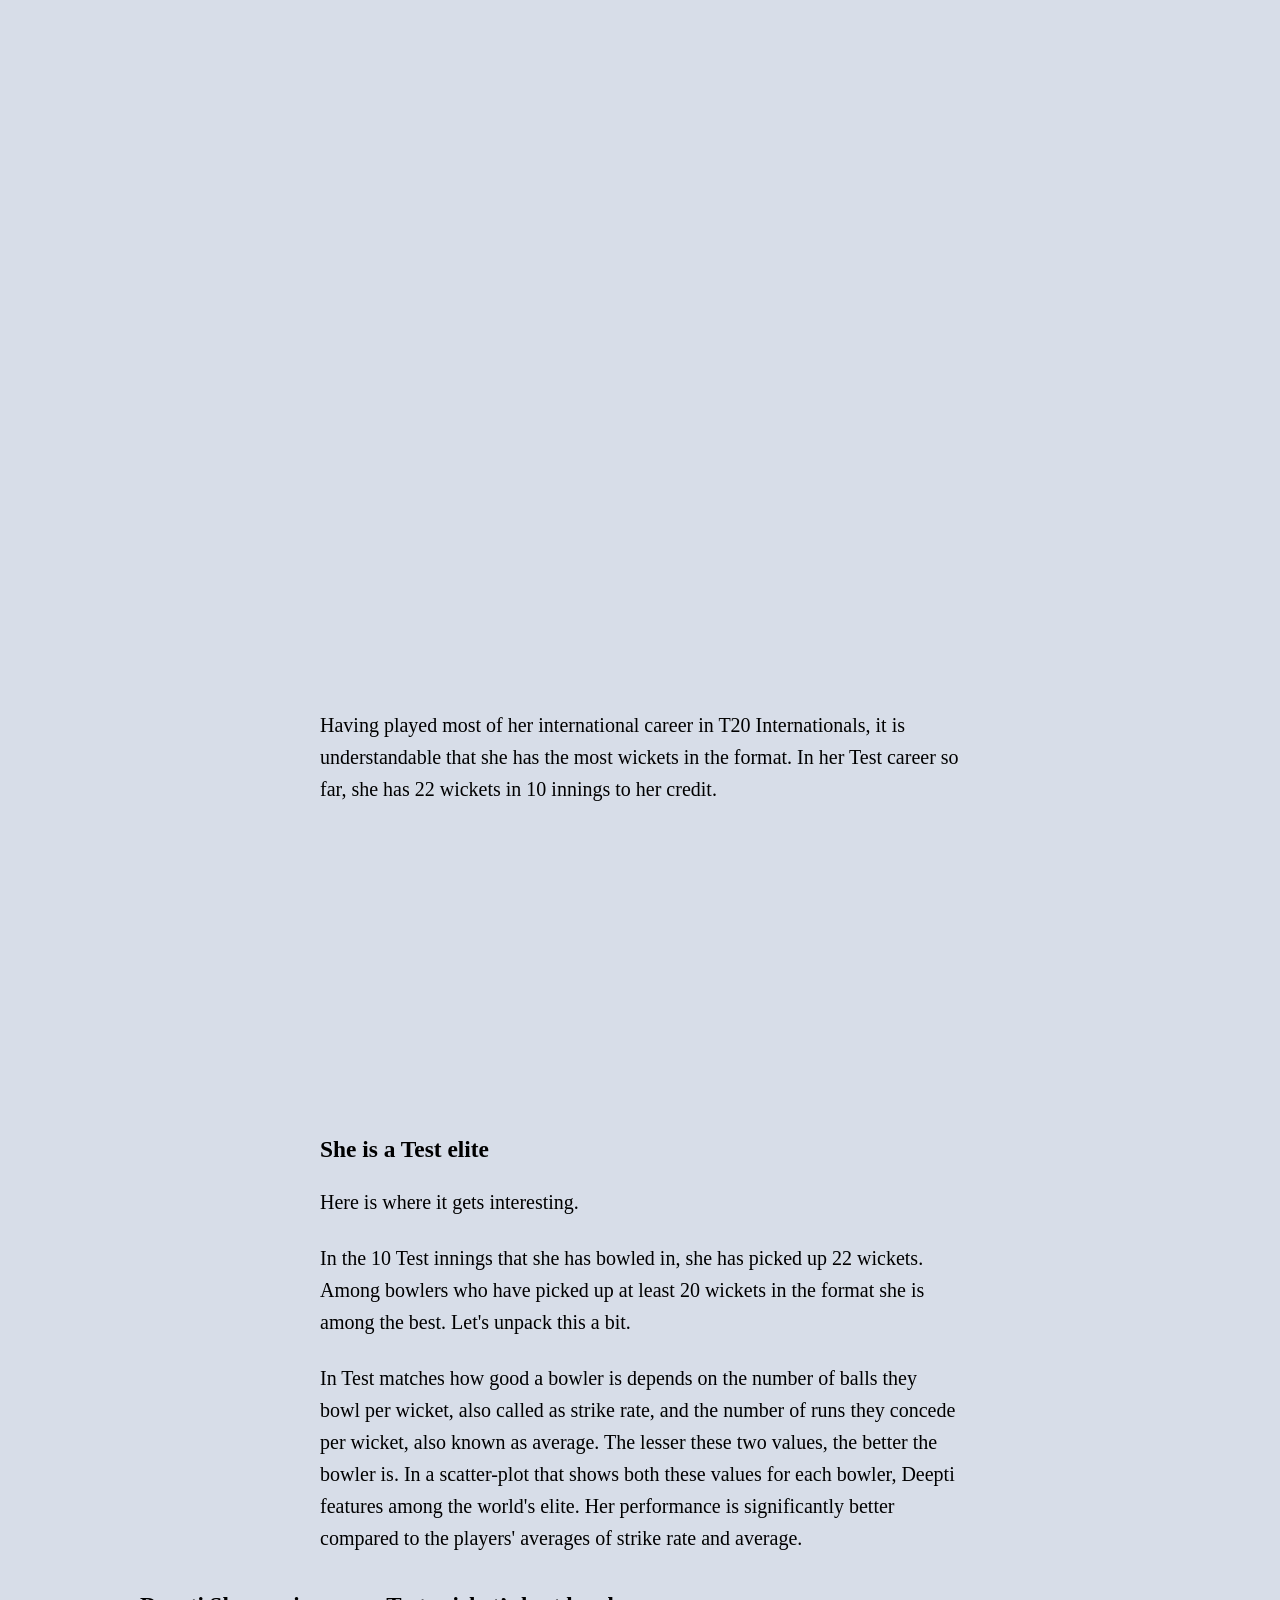
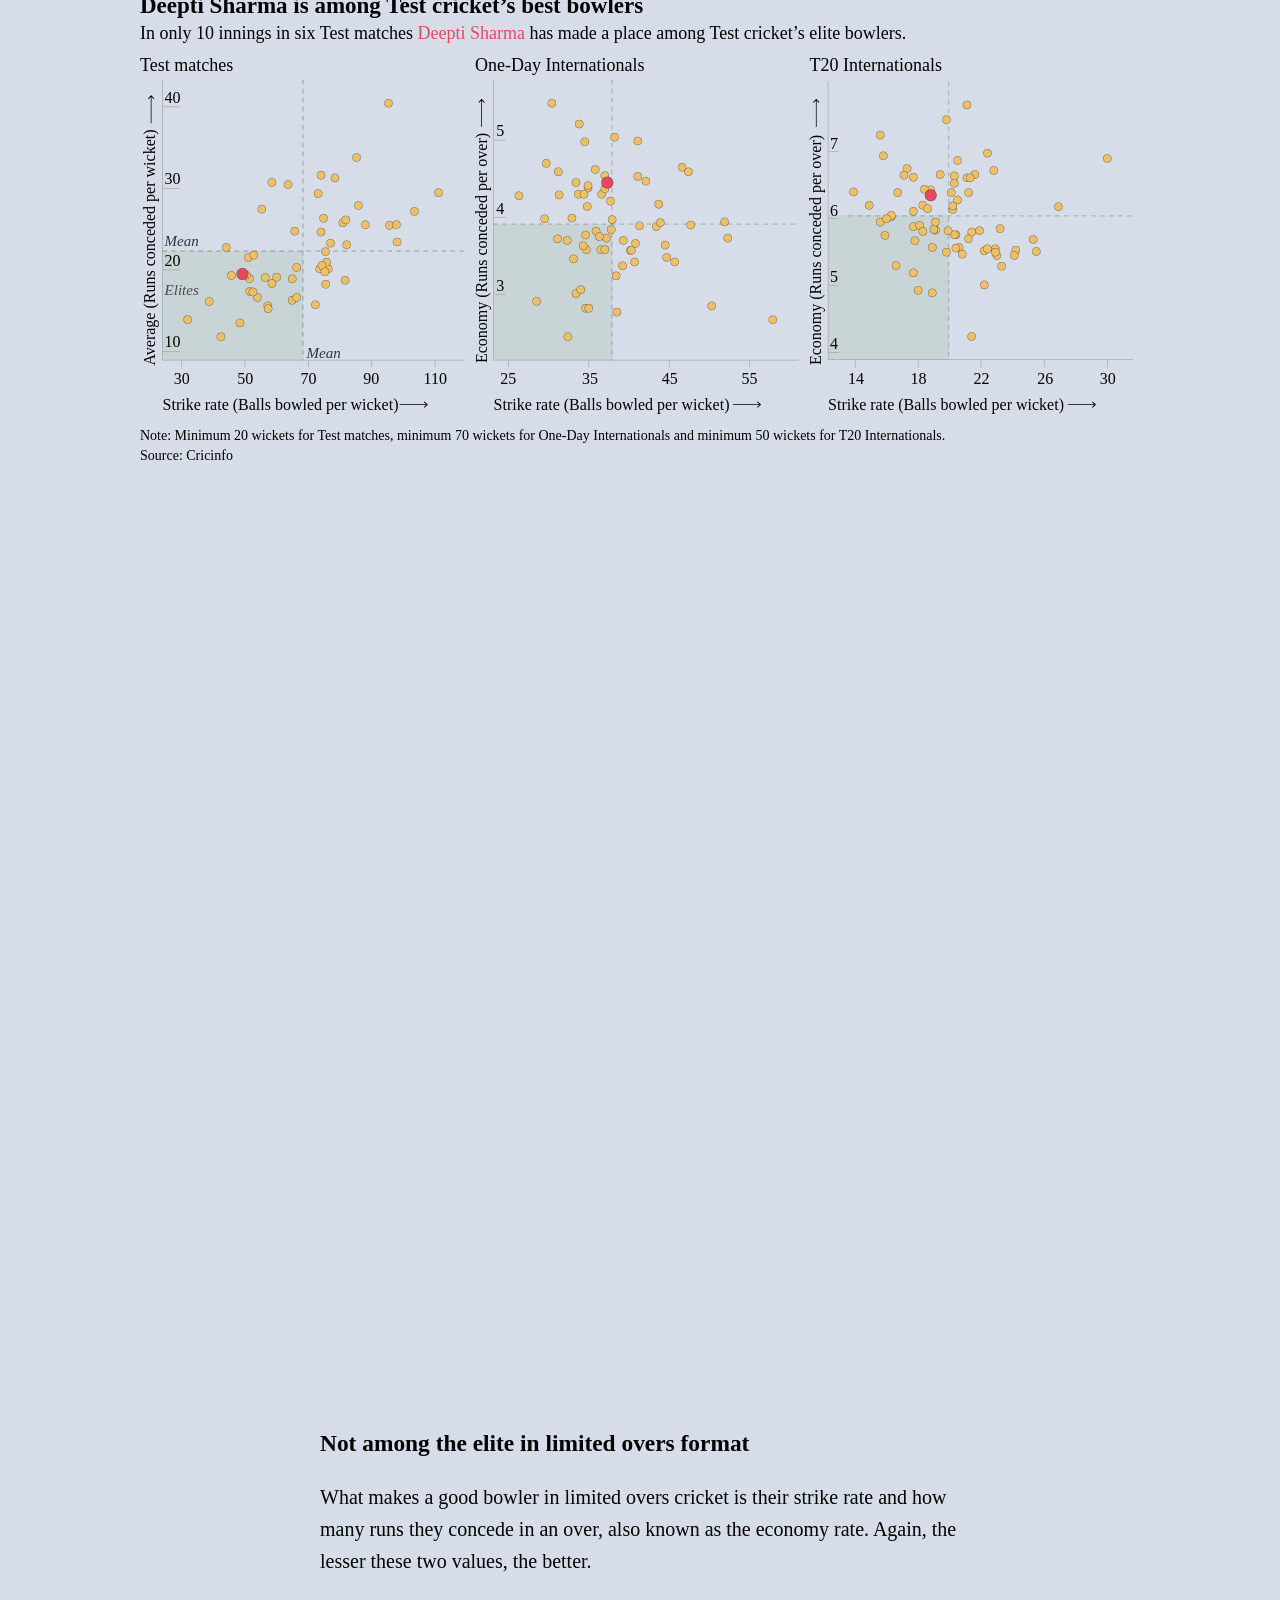
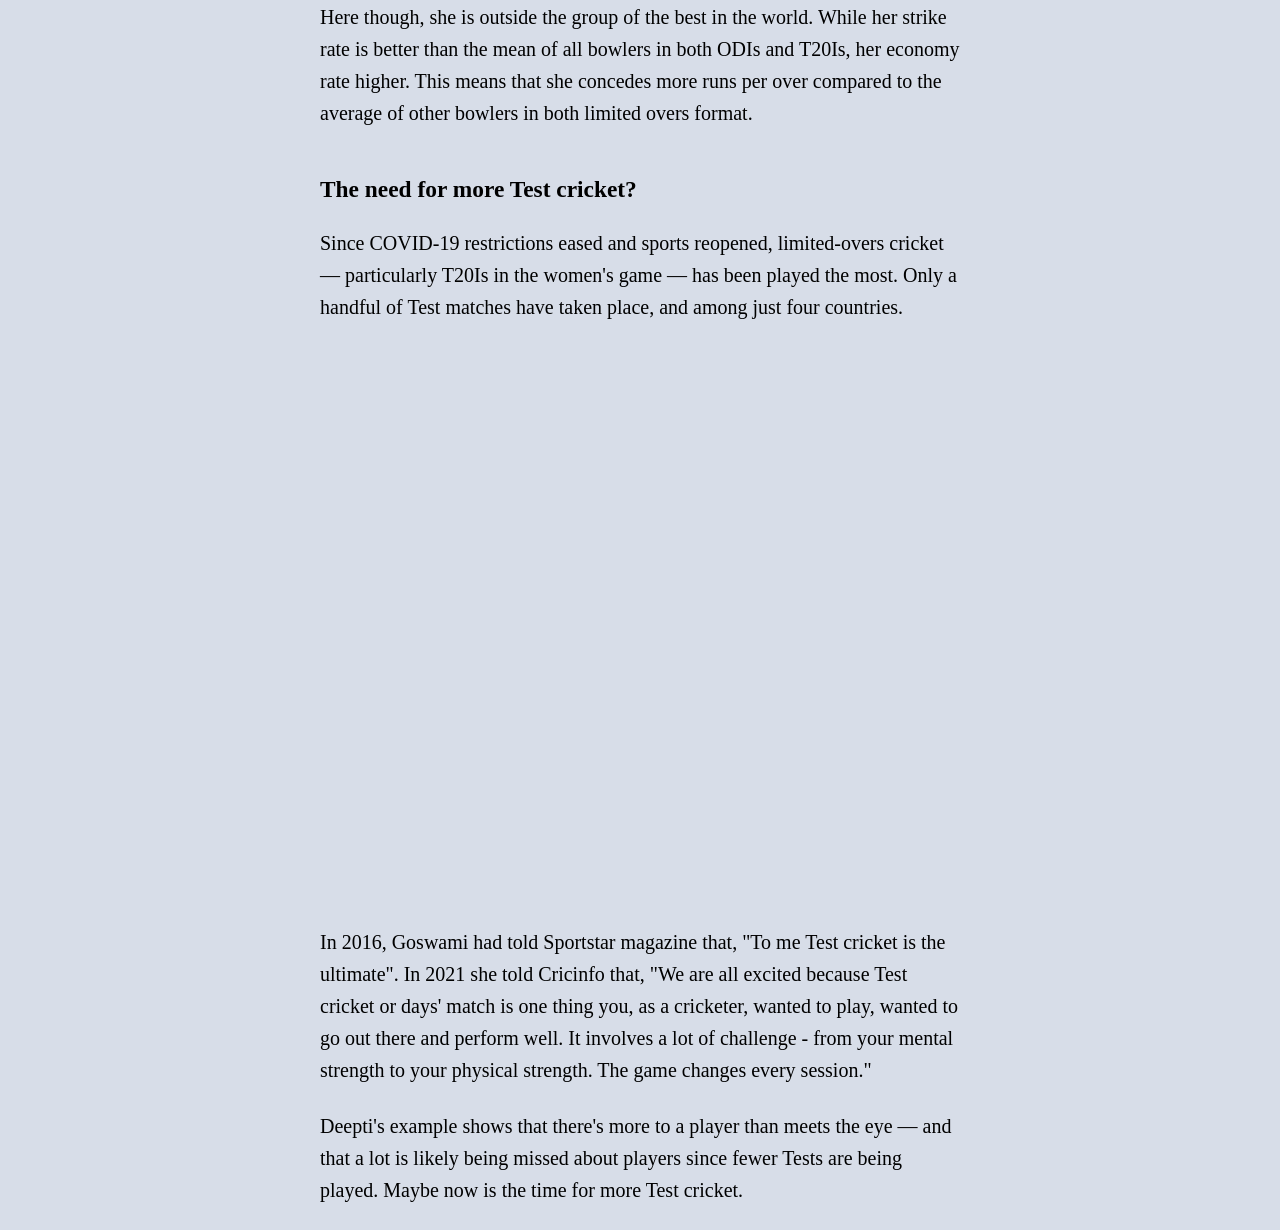
==== commit 6f02fcbe: "changes to style.css" ====
--- a/index.html
+++ b/index.html
@@ -54,7 +54,7 @@
 </div>
 
 <div class="full-width">    
-    <iframe src="game-format/game-format.html" width="100%" height="600" frameborder="0"></iframe>
+    <iframe src="game-format/game-format.html" width="100%" height="1400" frameborder="0"></iframe>
 </div>
 
 <div class="content">
--- a/style.css
+++ b/style.css
@@ -106,15 +106,15 @@
 /* ai2html game-format graphic: fixed heights per breakpoint, no JS */
 #game-format-iframe {
     width: 100%;
-    height: 1200px;
+    height: 1600px;
     /* replace 1200 with your mobile artboard's actual height in px */
     border: none;
     display: block;
 }
 
-@media (min-width: 640px) {
+@media (min-width: 1000px) {
     #game-format-iframe {
-        height: 600px;
+        height: 480px;
         /* replace 600 with your desktop artboard's actual height in px */
     }
 }
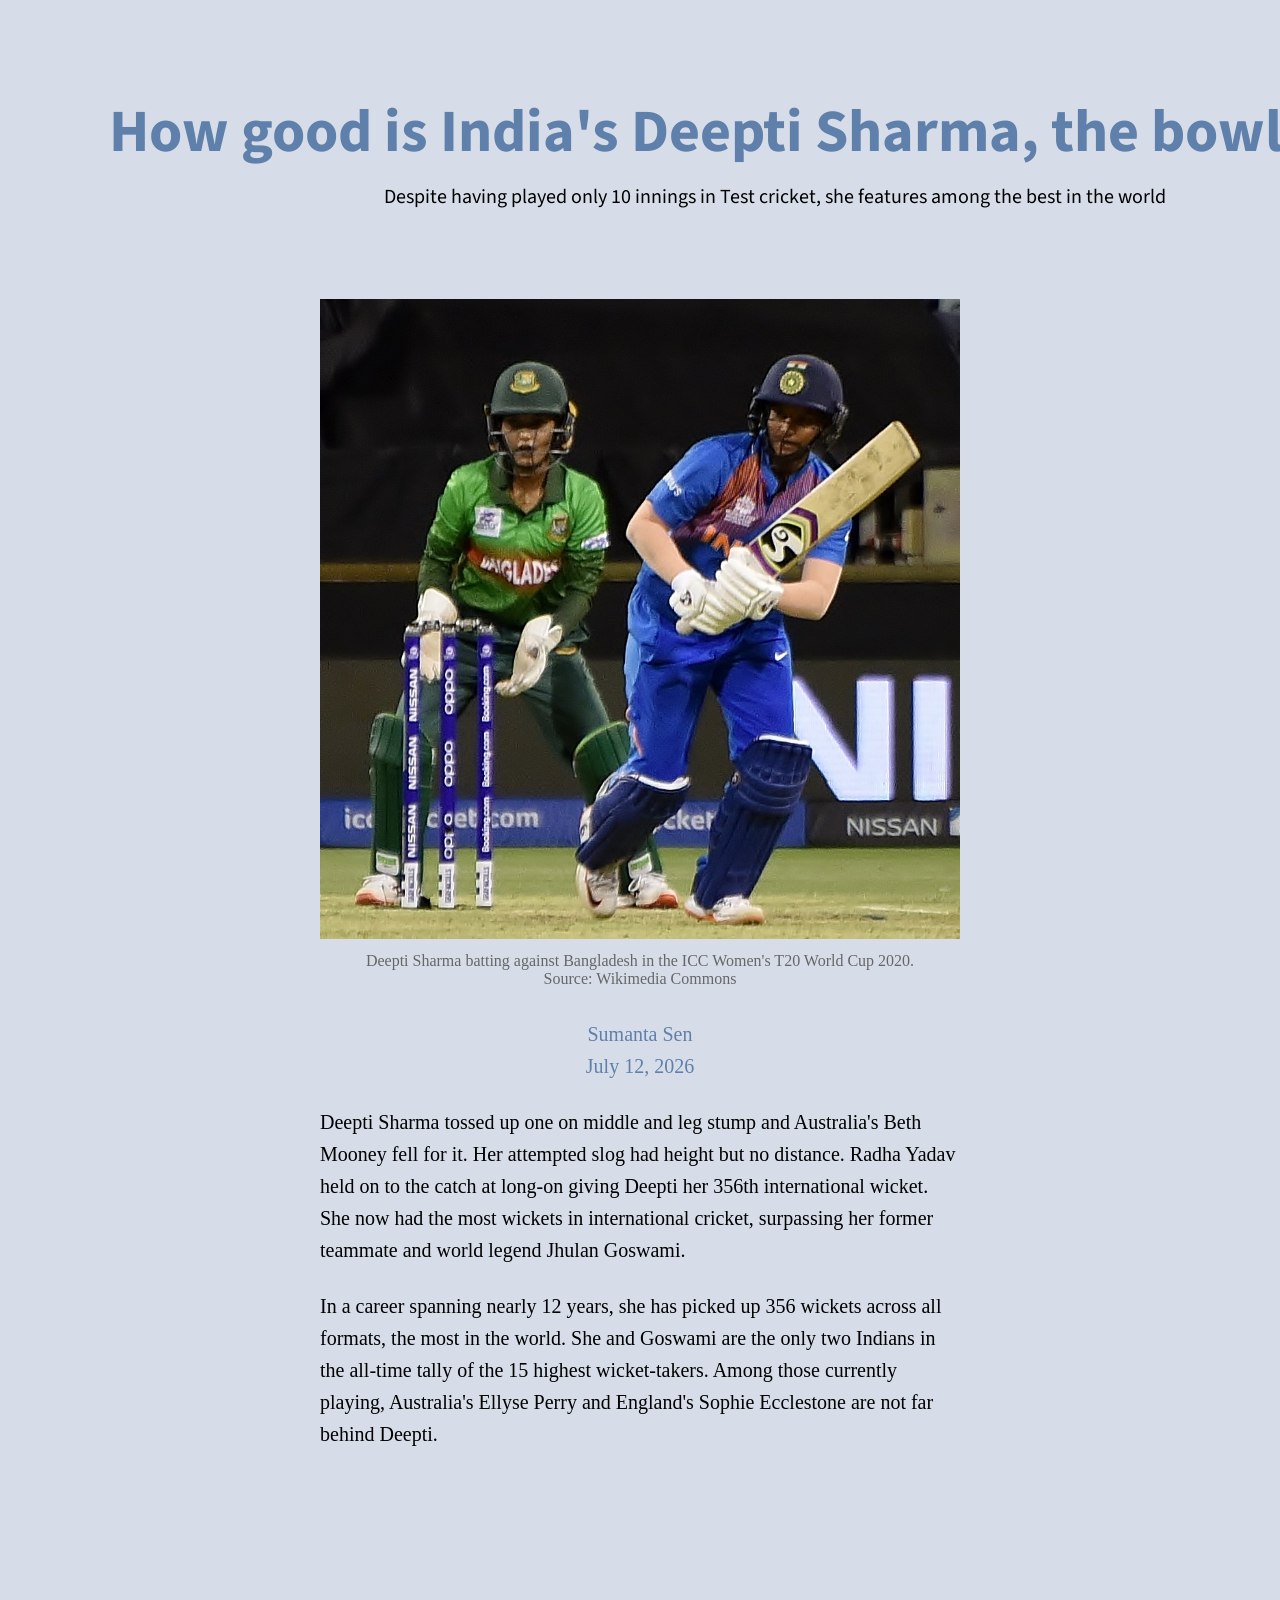
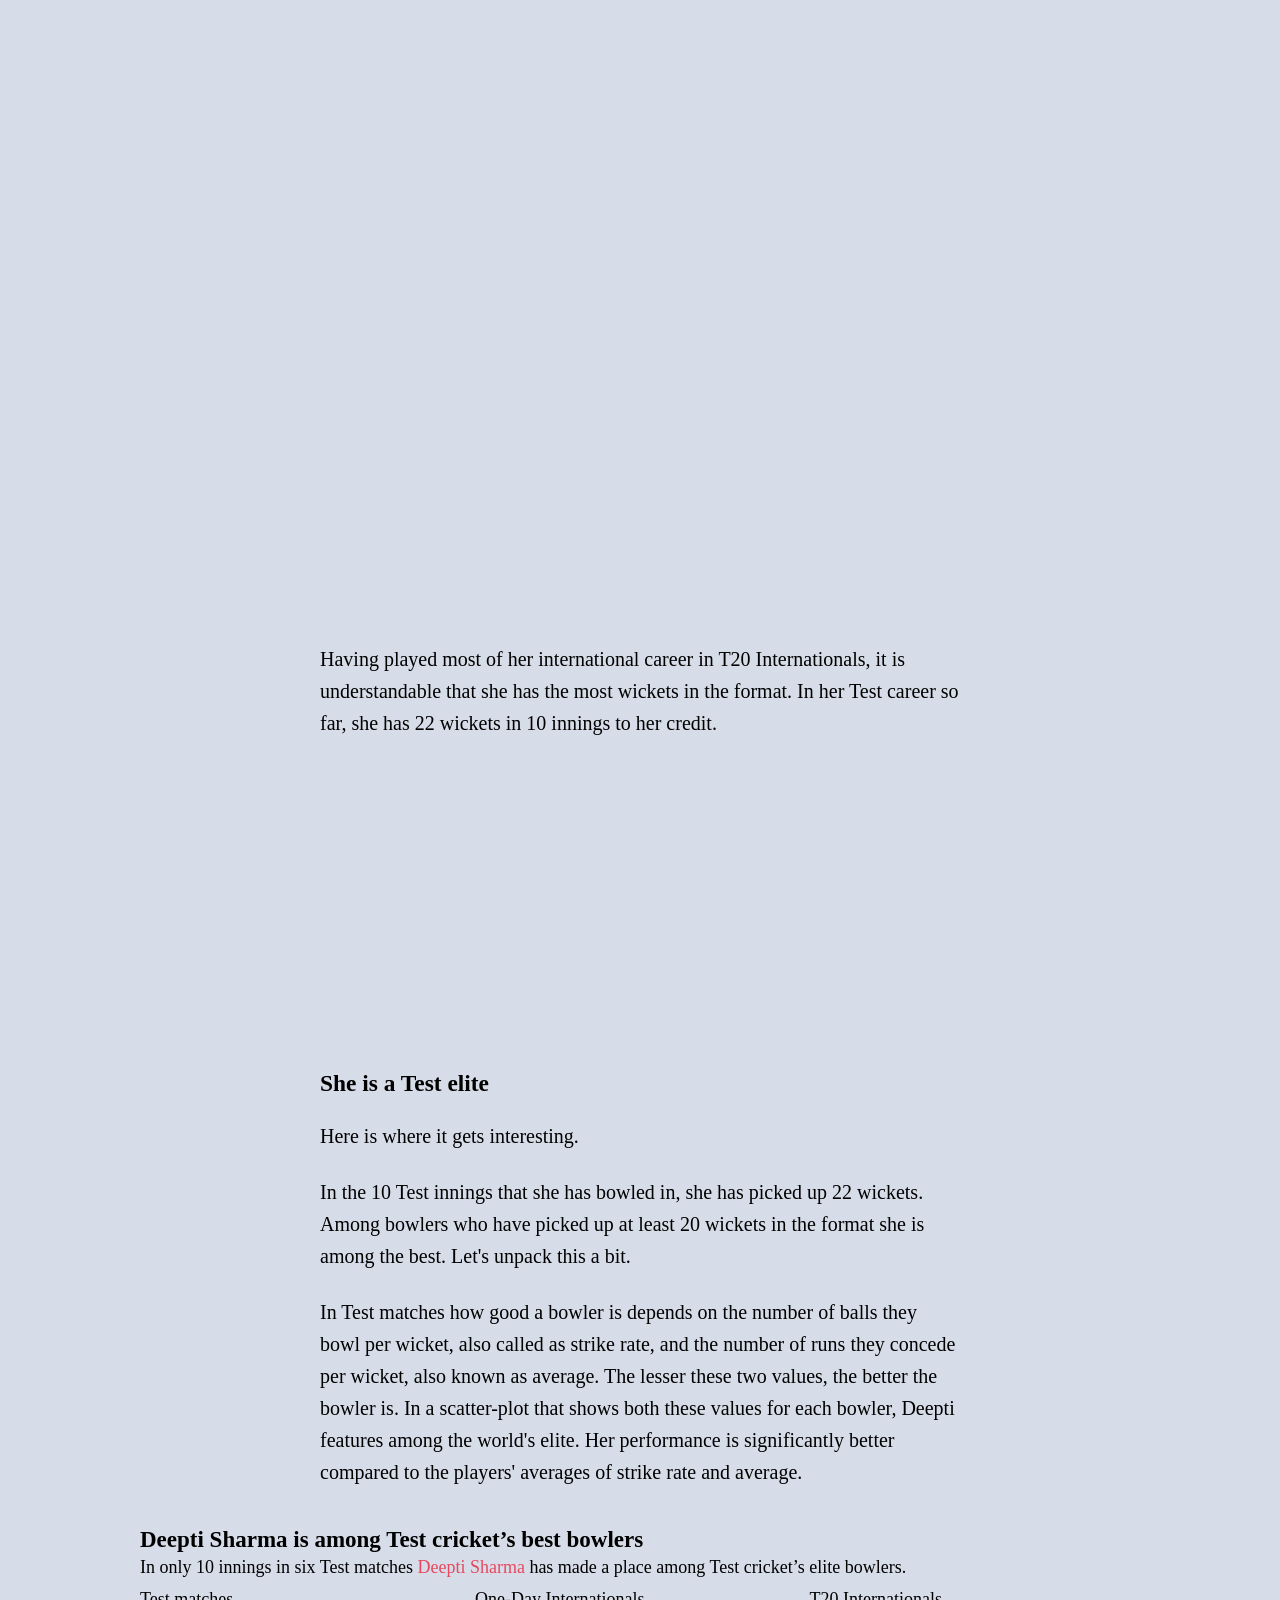
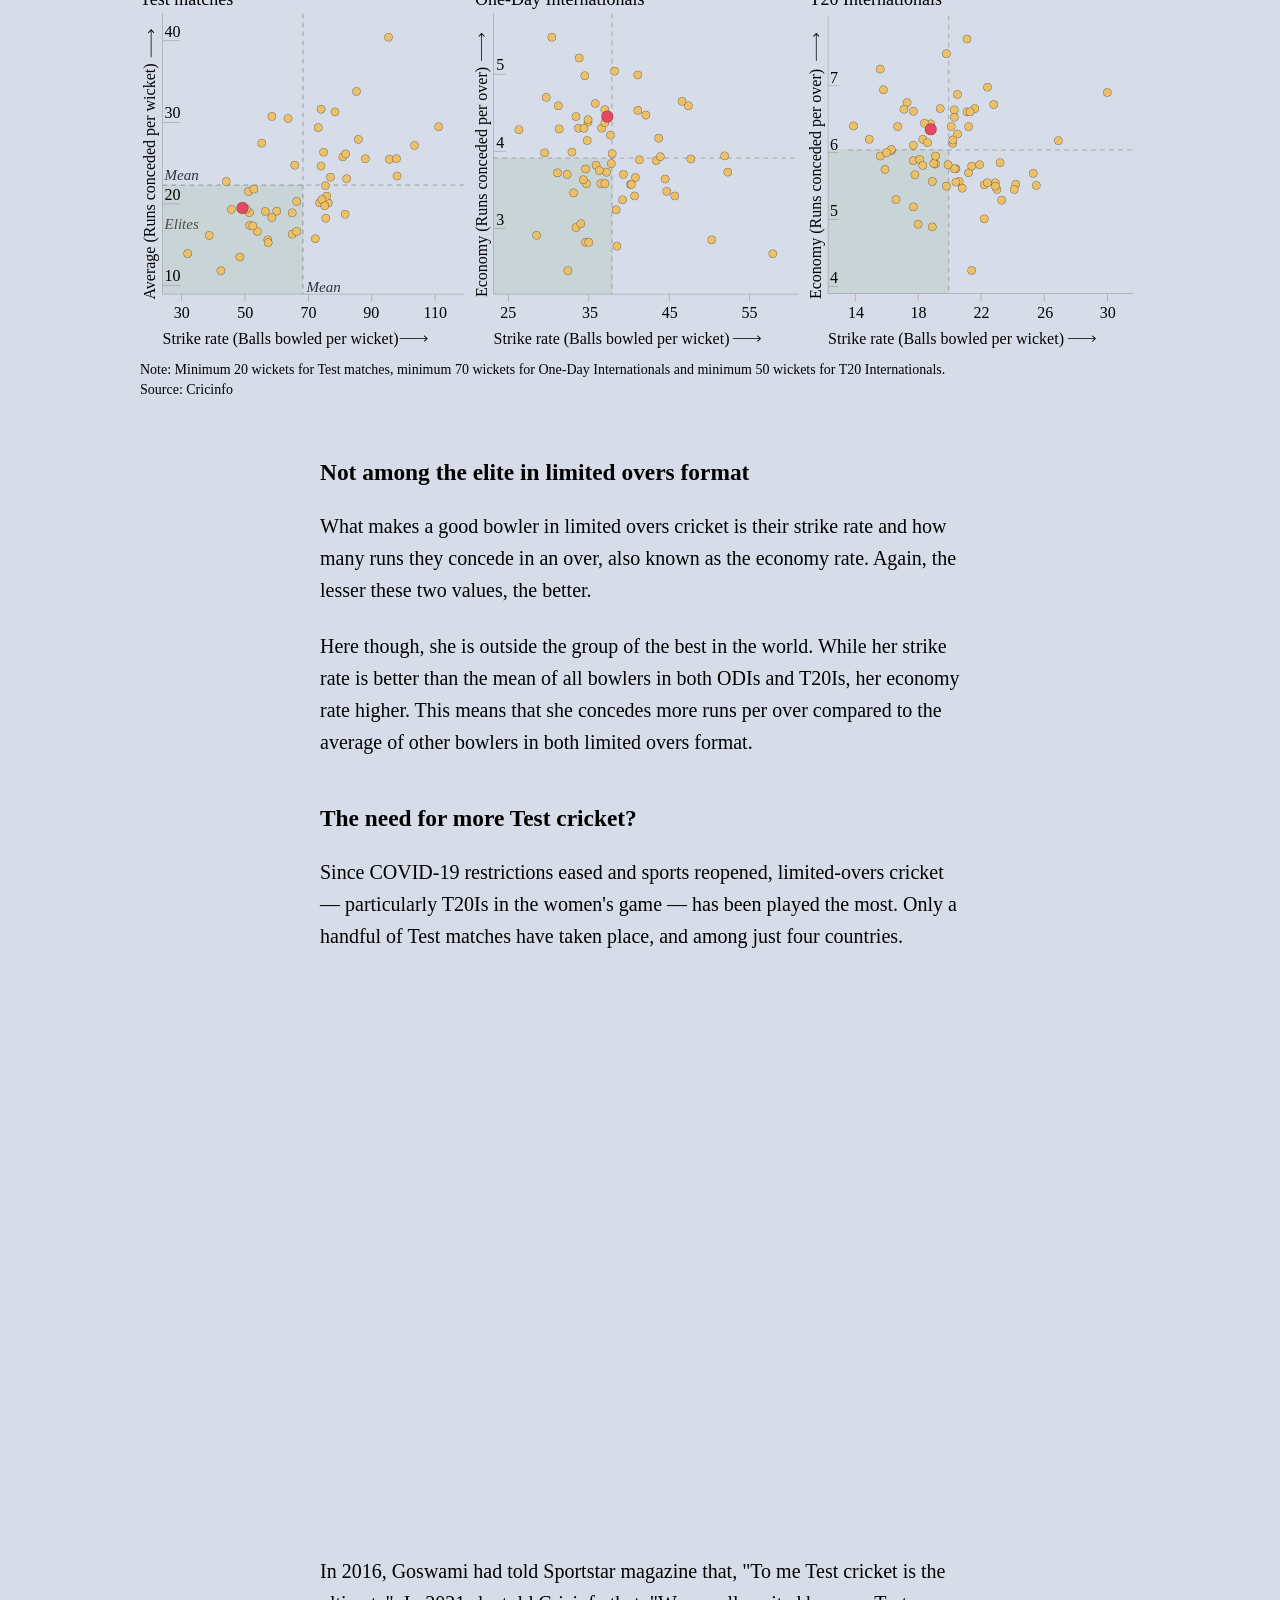
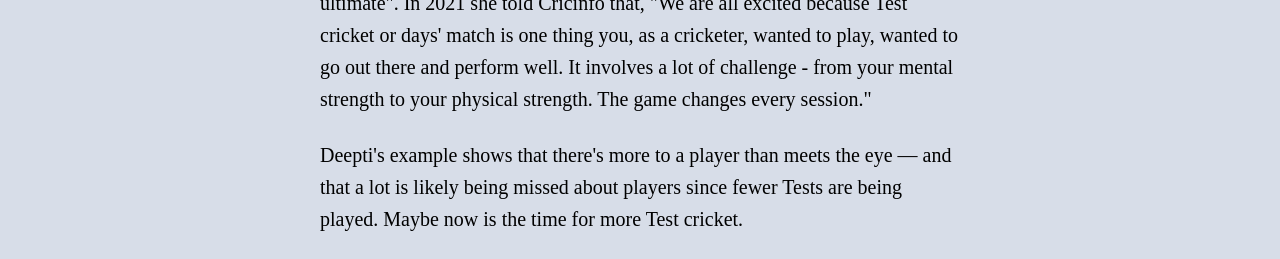
==== commit ec912fdb: "style changes" ====
--- a/index.html
+++ b/index.html
@@ -12,6 +12,7 @@
     <link rel="preconnect" href="https://fonts.gstatic.com" crossorigin>
     <link href="https://fonts.googleapis.com/css2?family=Lora:ital,wght@0,400;0,700;1,400;1,700&display=swap"
         rel="stylesheet">
+    <link href="https://fonts.googleapis.com/css2?family=Source+Sans+3:ital,wght@0,400;0,500;0,700;1,400;1,500&display=swap" rel="stylesheet">
     <link rel="stylesheet" href="style.css">
 </head>
 
@@ -54,7 +55,7 @@
 </div>
 
 <div class="full-width">    
-    <iframe src="game-format/game-format.html" width="100%" height="1400" frameborder="0"></iframe>
+    <iframe id="game-format-iframe" src="game-format/game-format.html" width="100%" frameborder="0"></iframe>
 </div>
 
 <div class="content">
--- a/style.css
+++ b/style.css
@@ -103,18 +103,19 @@
     }
 }
 
-/* ai2html game-format graphic: fixed heights per breakpoint, no JS */
 #game-format-iframe {
     width: 100%;
-    height: 1600px;
-    /* replace 1200 with your mobile artboard's actual height in px */
+    height: 1500px;
     border: none;
     display: block;
 }
 
 @media (min-width: 1000px) {
     #game-format-iframe {
-        height: 480px;
-        /* replace 600 with your desktop artboard's actual height in px */
+        height: 500px;
     }
+}
+
+#g-game-format-box p {
+    font-family: 'Source Sans 3', sans-serif;
 }
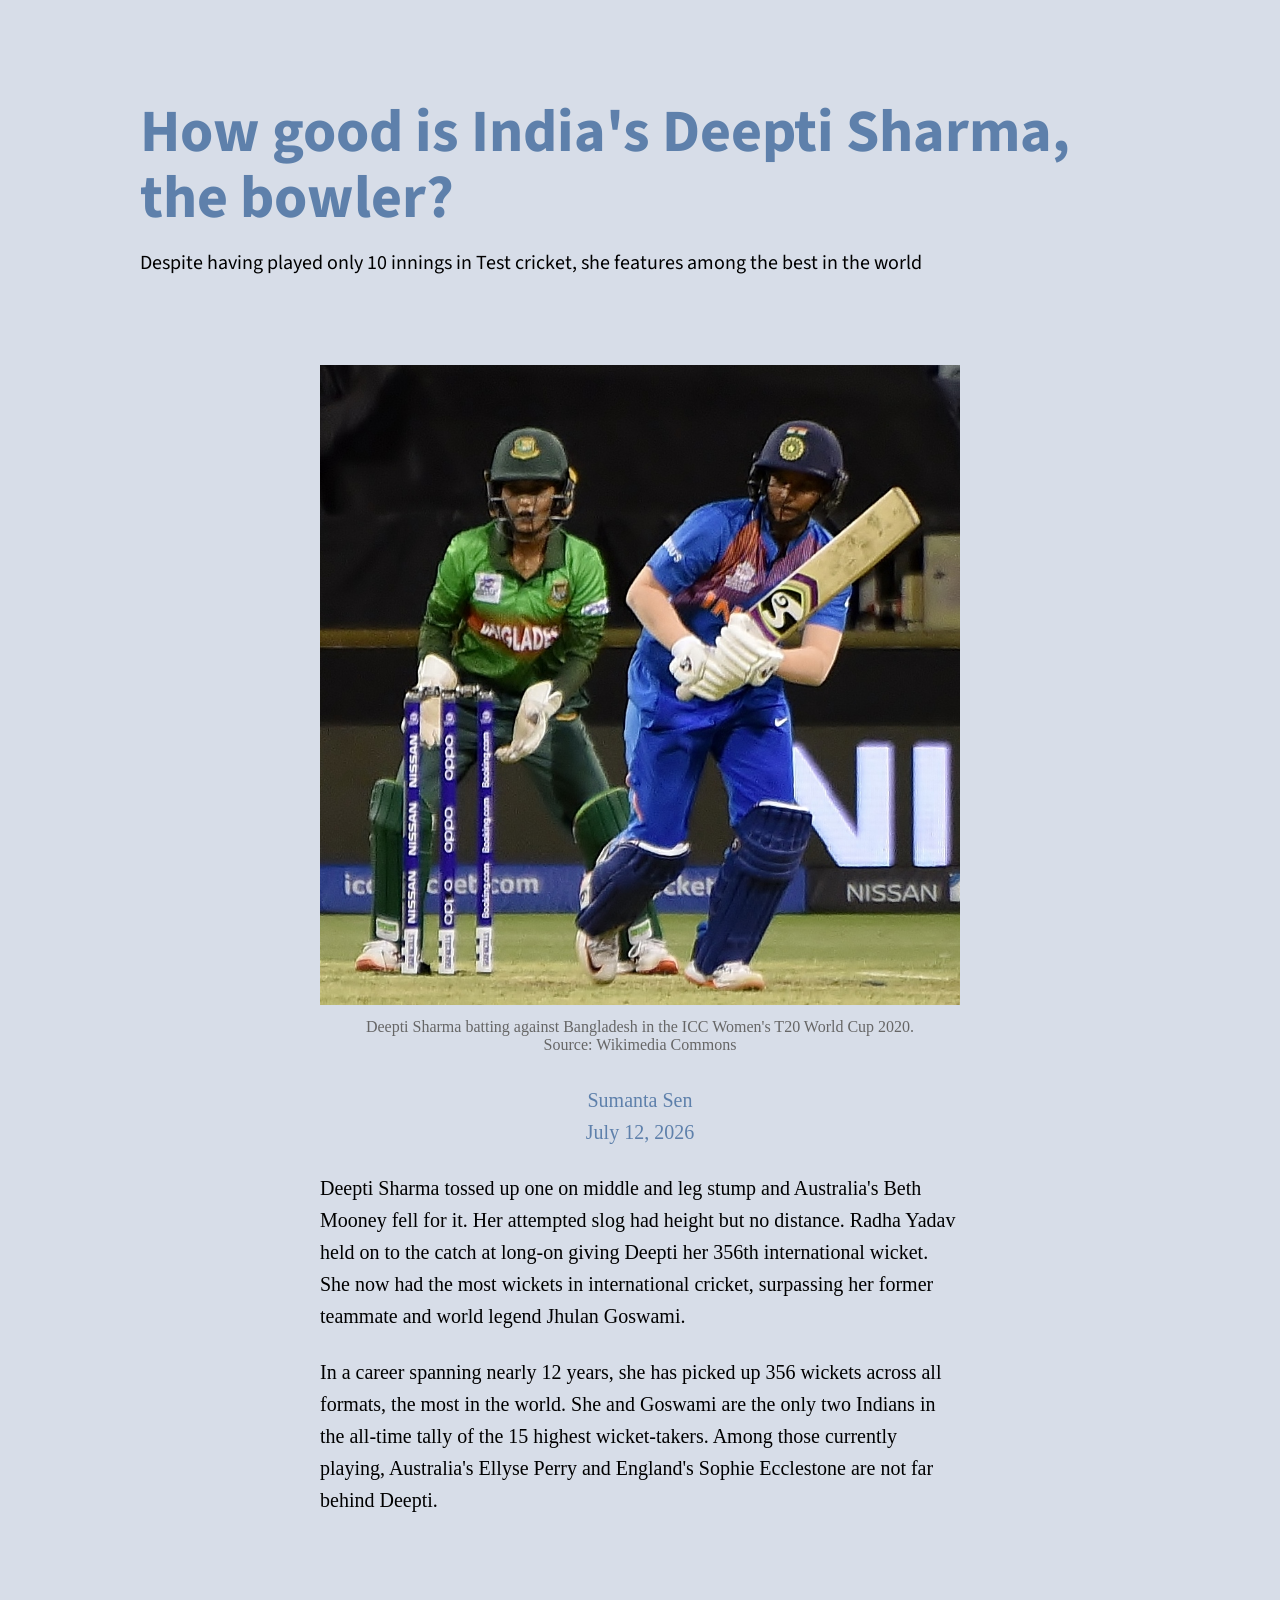
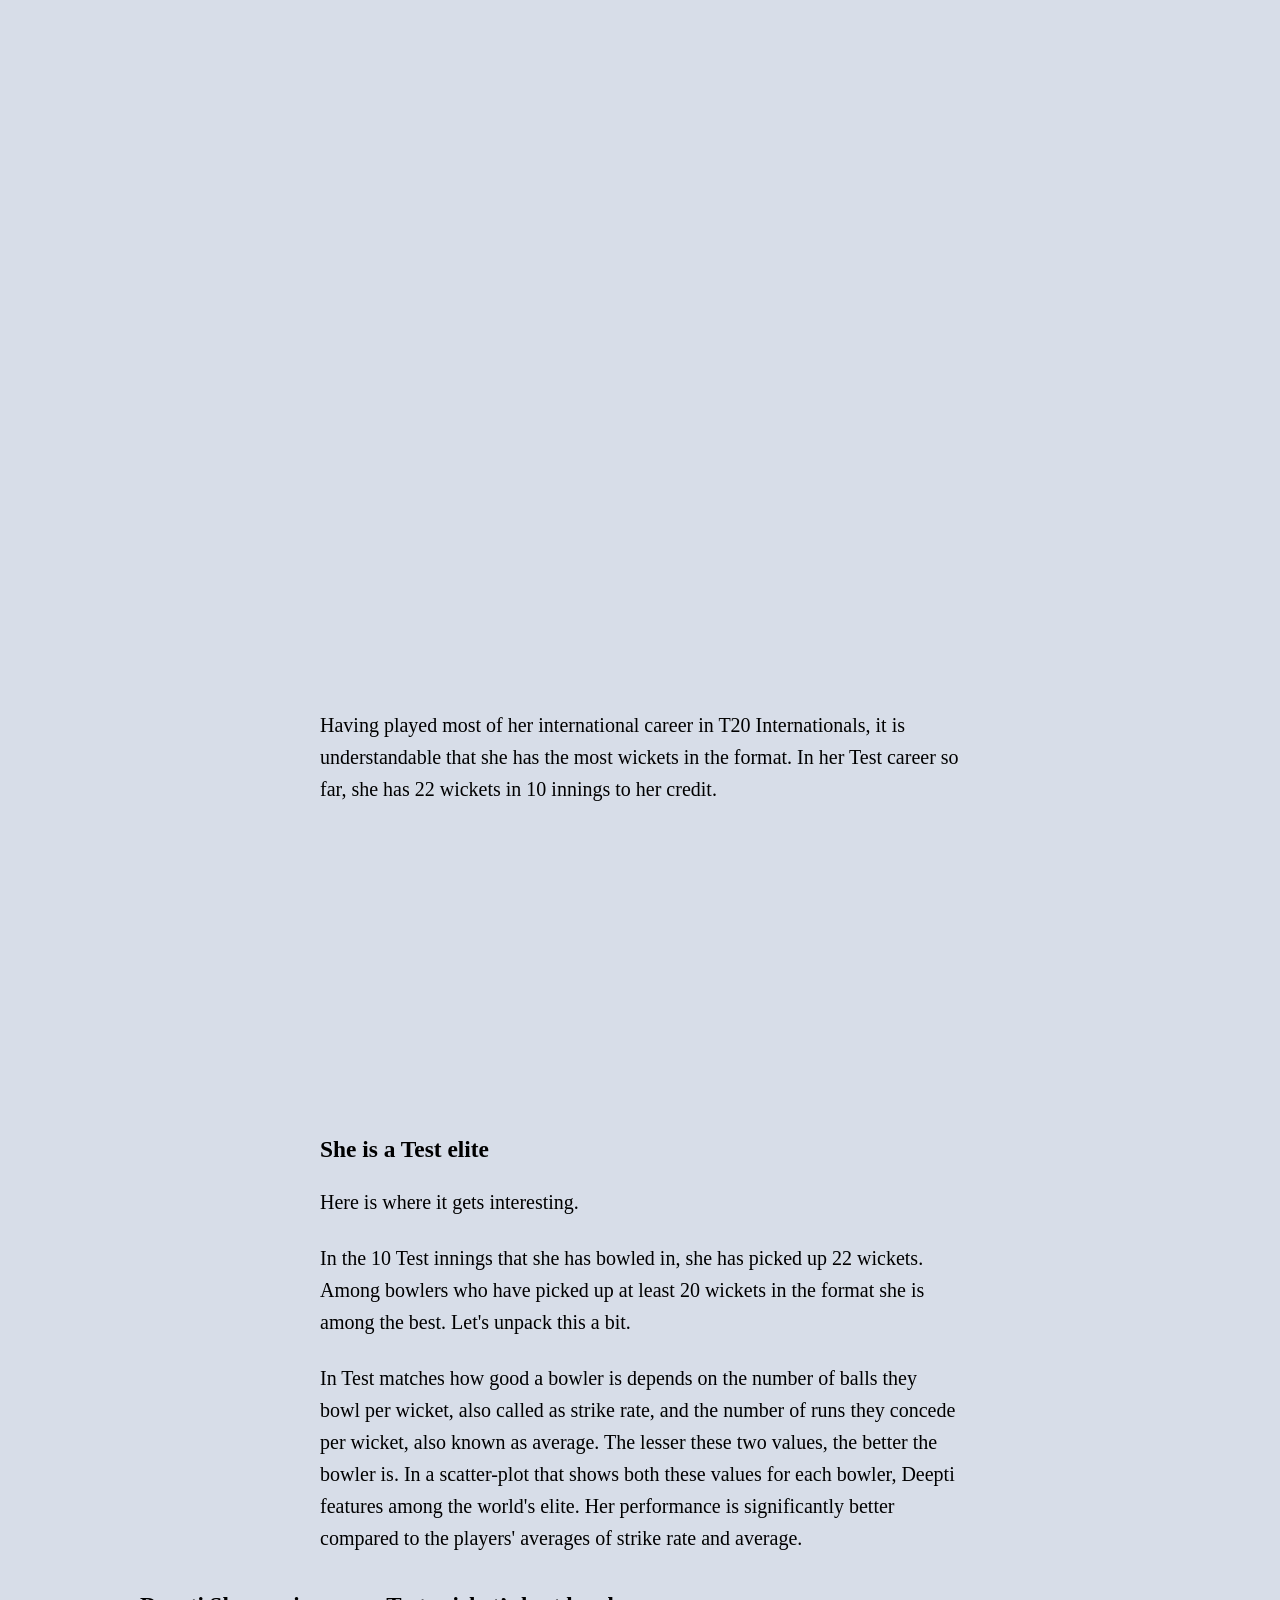
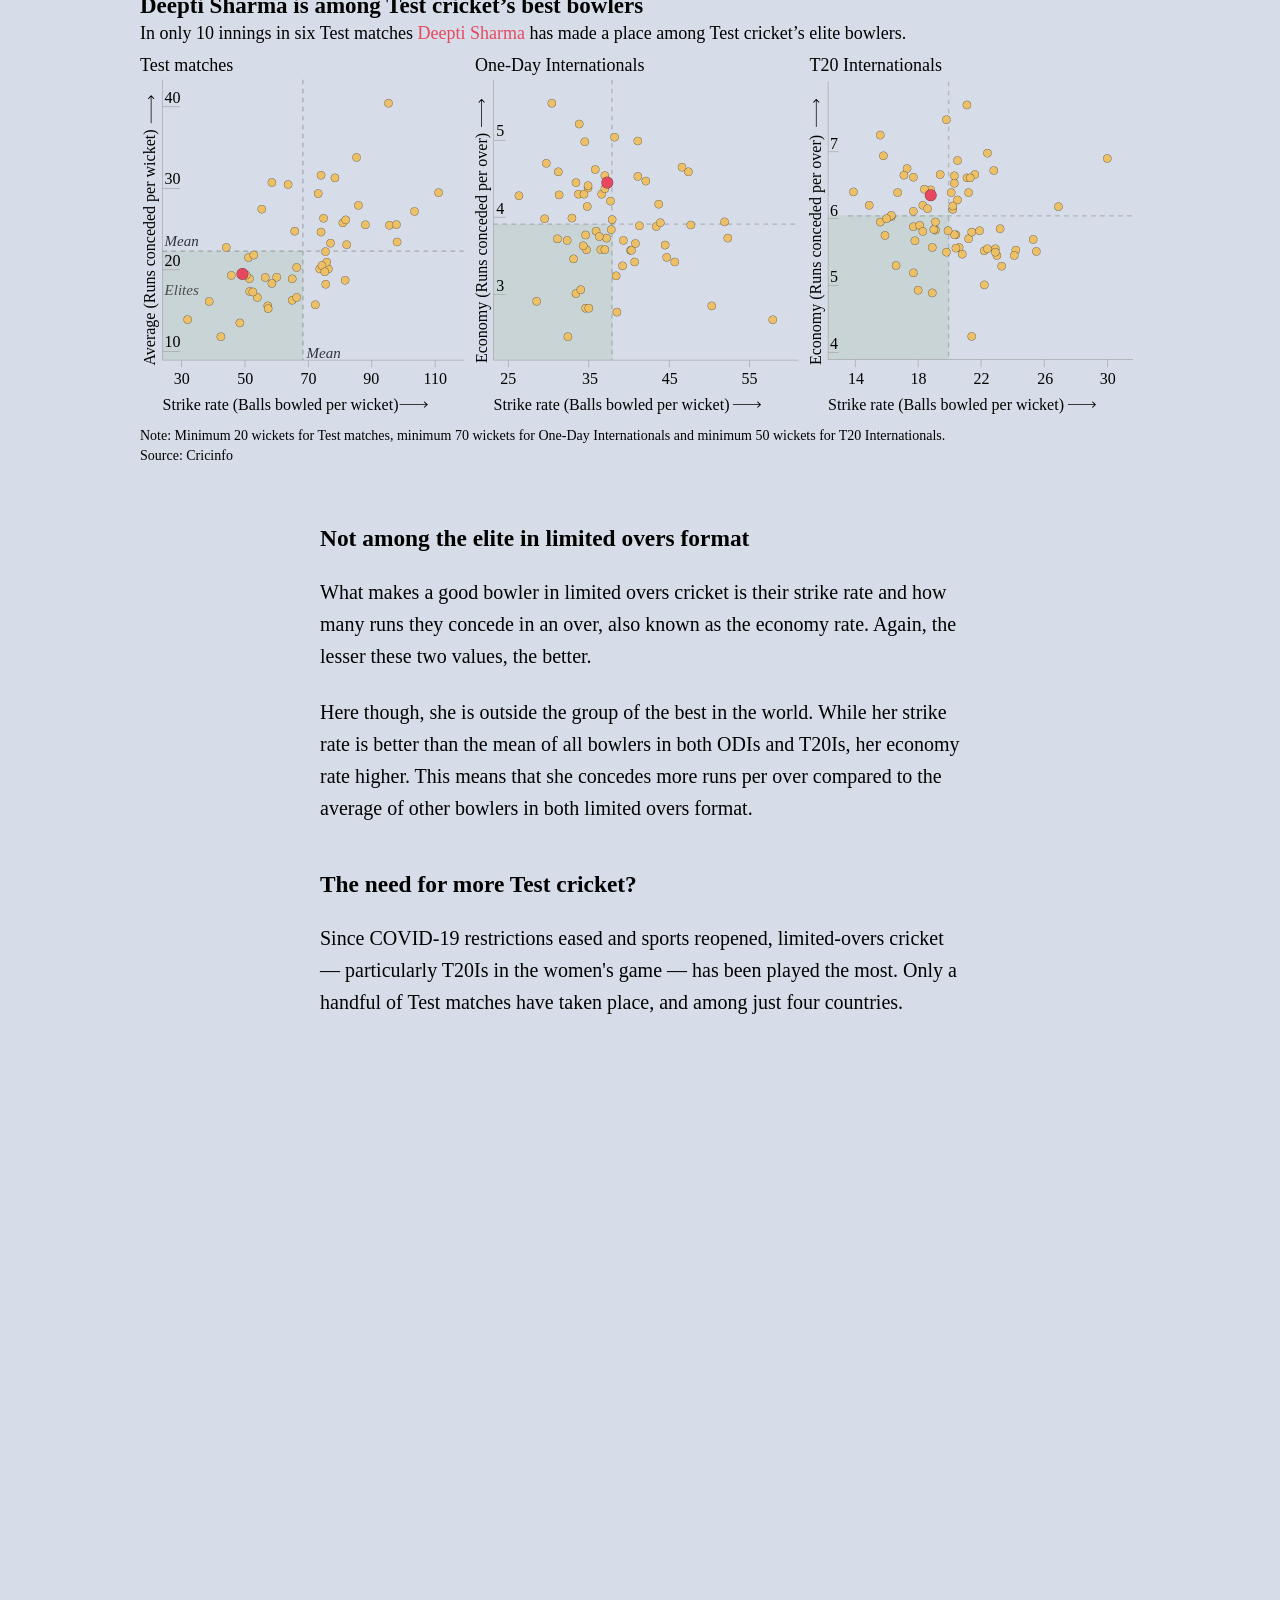
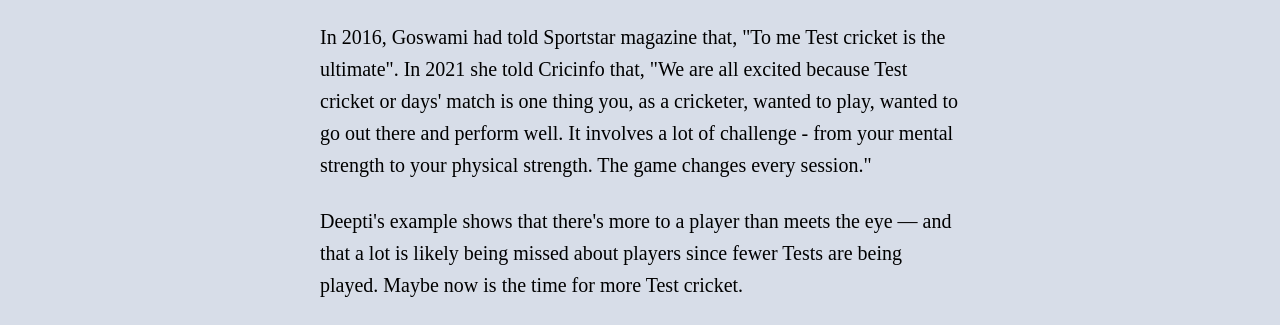
==== commit 18cf0ed4: "added alt text for scatters" ====
--- a/index.html
+++ b/index.html
@@ -54,7 +54,8 @@
     <p>In Test matches how good a bowler is depends on the number of balls they bowl per wicket, also called as strike rate, and the number of runs they concede per wicket, also known as average. The lesser these two values, the better the bowler is. In a scatter-plot that shows both these values for each bowler, Deepti features among the world's elite. Her performance is significantly better compared to the players' averages of strike rate and average.</p>
 </div>
 
-<div class="full-width">    
+<div class="full-width">
+    <p class="visually-hidden">The graphic has three scatter plots showing where Deepti Sharma stands compared to other bowlers in Tests, ODIs and T20Is. All players are shown using yellow dots while Deepti Sharma is shown using a red dot.</p>
     <iframe id="game-format-iframe" src="game-format/game-format.html" width="100%" frameborder="0"></iframe>
 </div>
 
--- a/style.css
+++ b/style.css
@@ -45,24 +45,38 @@
     line-height: 1.1;
     width: 100vw;
     position: relative;
-    left: 67%;
+    left: 50%;
     right: 50%;
     margin-left: -50vw;
     margin-right: -50vw;
     margin-bottom: 0.25em;
     color: #5e80ab;
+    box-sizing: border-box;
+    padding-left: max(0.5em, calc(50vw - 320px));
+    padding-right: max(0.5em, calc(50vw - 320px));
 }
 
 .subhead {
     font-family: "Source Sans 3", sans-serif;
     width: 100vw;
     position: relative;
-    left: 110%;
+    left: 50%;
     right: 50%;
     margin-left: -50vw;
     margin-right: -50vw;
     font-size: 1em;
     margin-bottom: 0.1em;
+    box-sizing: border-box;
+    padding-left: max(0.5em, calc(50vw - 320px));
+    padding-right: max(0.5em, calc(50vw - 320px));
+}
+
+@media (min-width: 640px) {
+    h1,
+    .subhead {
+        padding-left: max(0.5em, calc(50vw - 500px));
+        padding-right: max(0.5em, calc(50vw - 500px));
+    }
 }
 
 iframe,
@@ -118,4 +132,13 @@
 
 #g-game-format-box p {
     font-family: 'Source Sans 3', sans-serif;
+}
+
+.visually-hidden {
+    position: absolute;
+    width: 1px;
+    height: 1px;
+    overflow: hidden;
+    clip: rect(0, 0, 0, 0);
+    white-space: nowrap;
 }
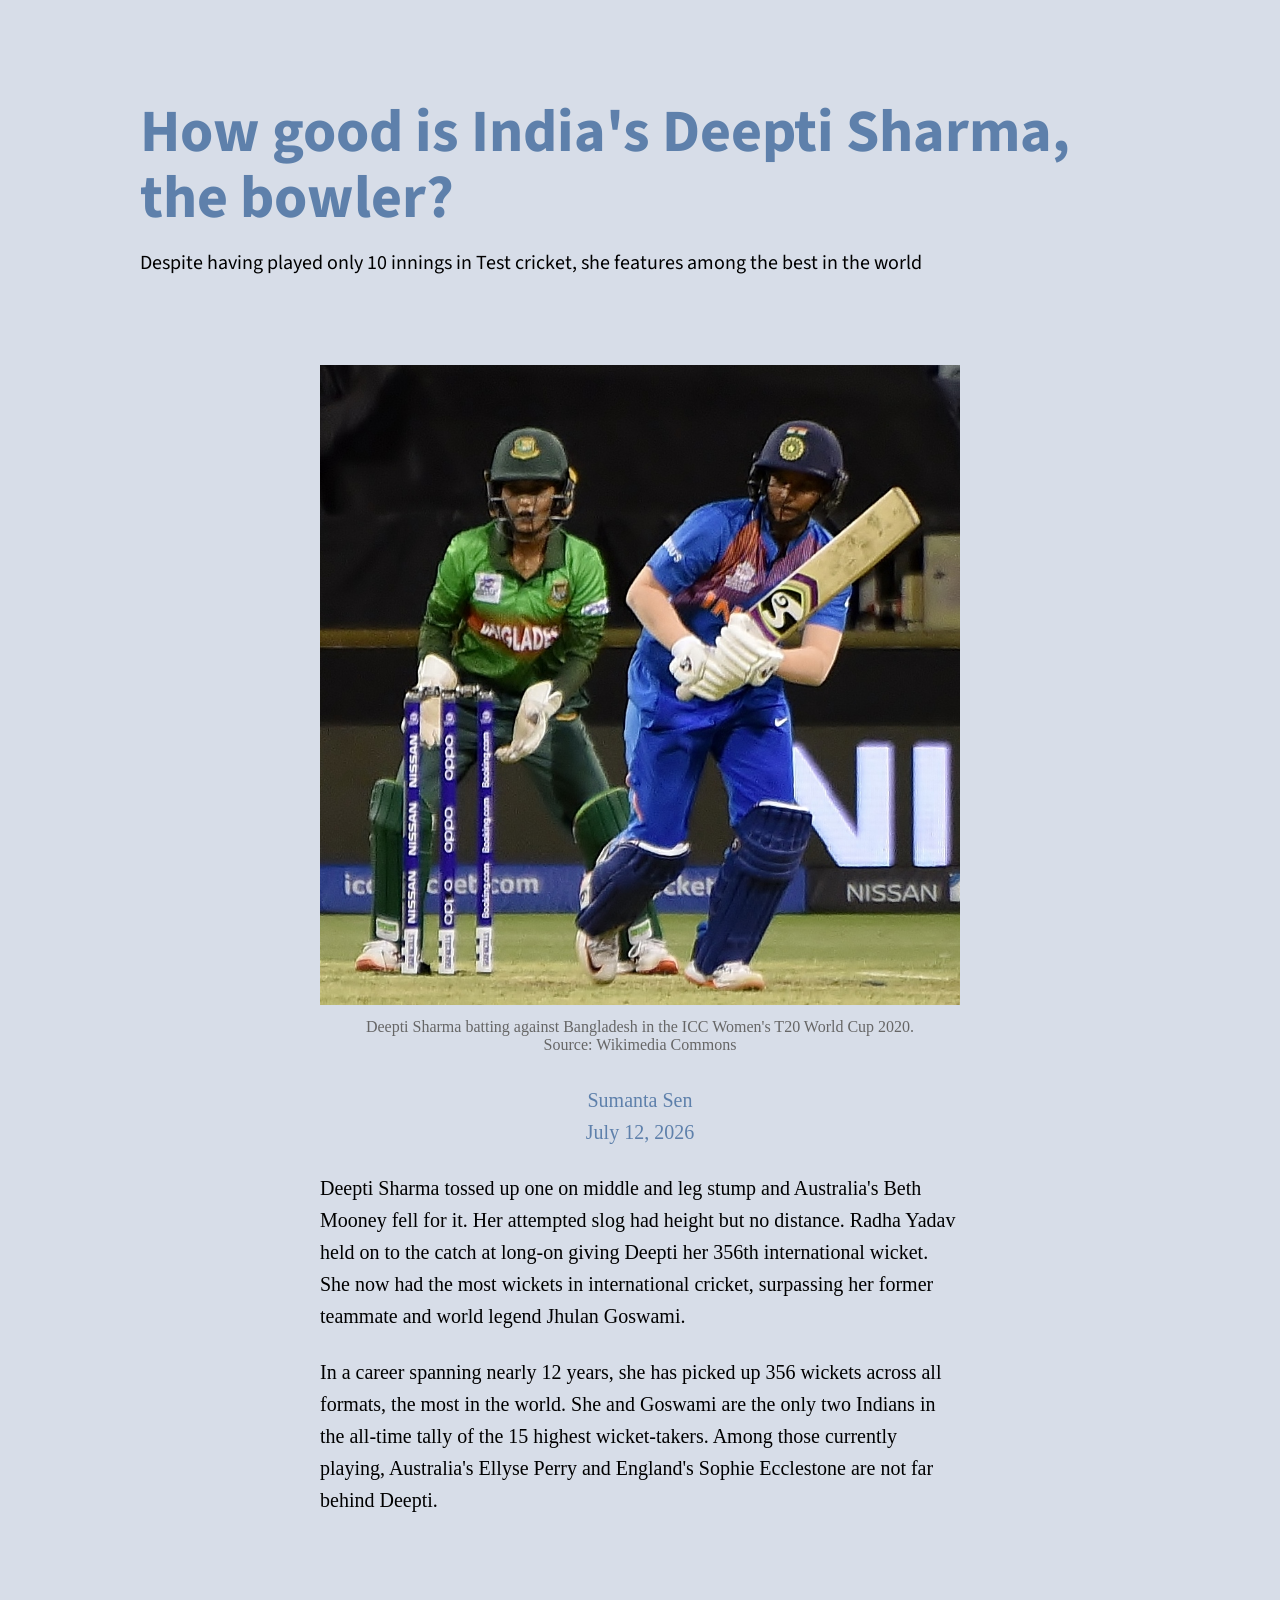
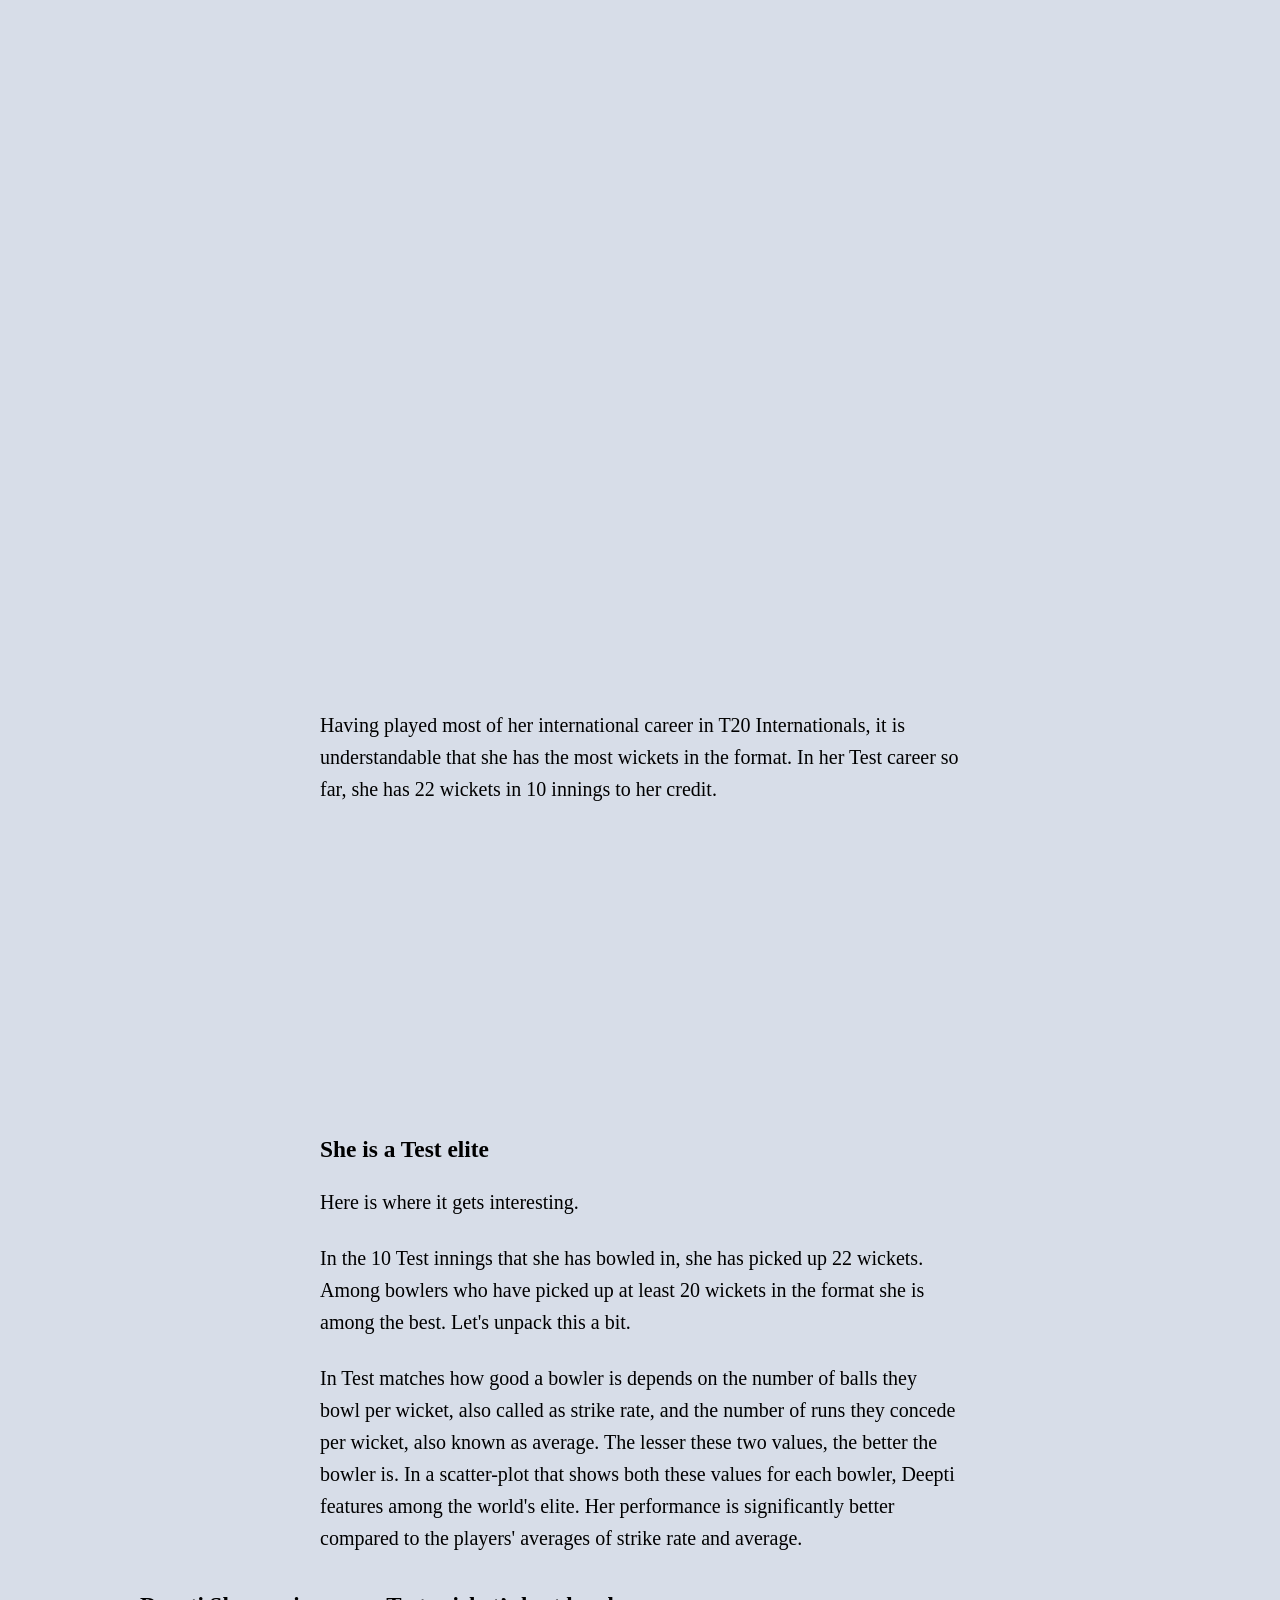
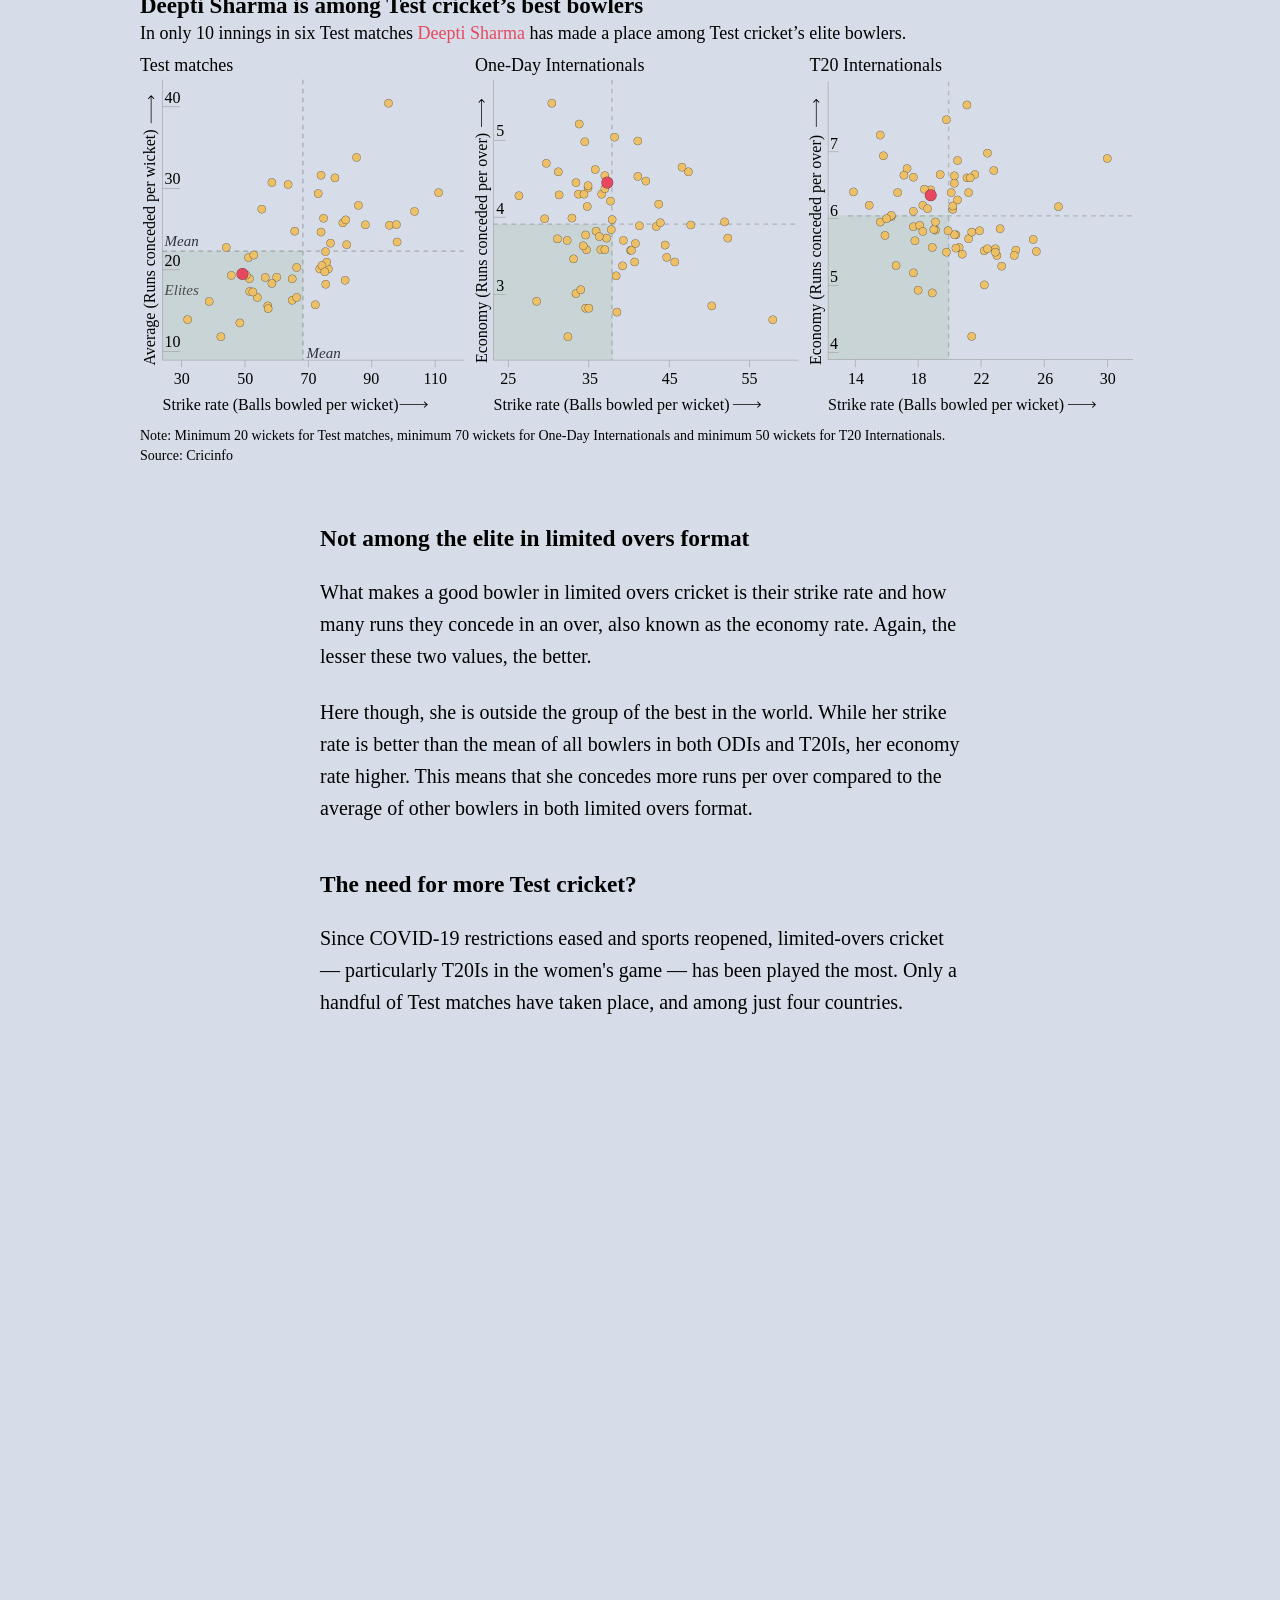
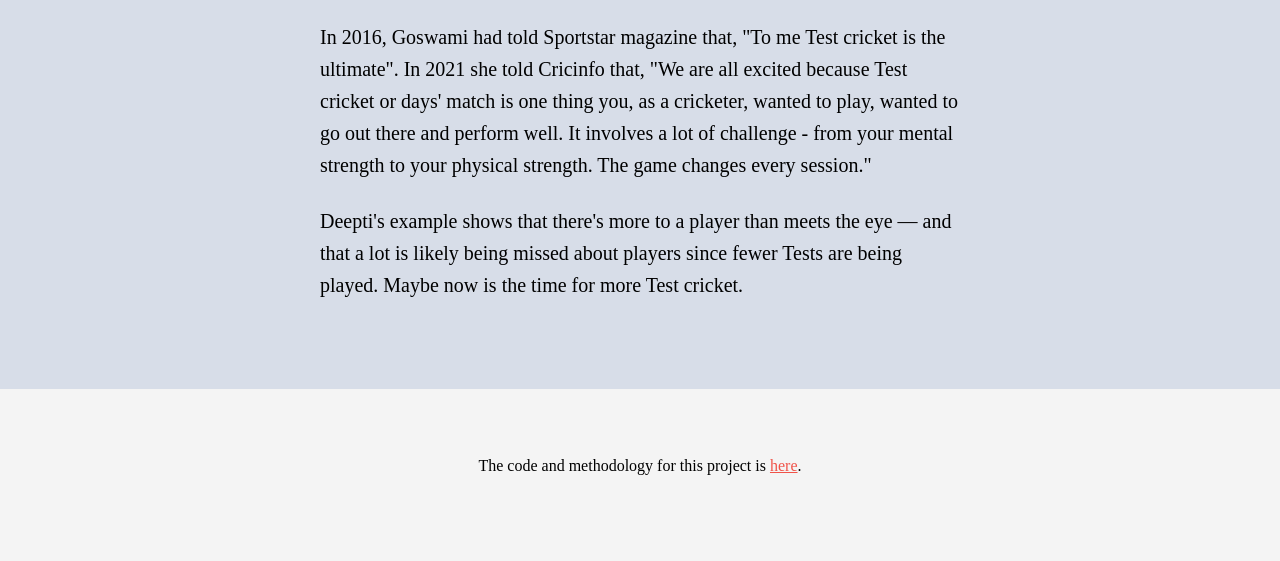
==== commit 0427d420: "added code and method link" ====
--- a/index.html
+++ b/index.html
@@ -78,6 +78,12 @@
 
     <p>Deepti's example shows that there's more to a player than meets the eye — and that a lot is likely being missed about players since fewer Tests are being played. Maybe now is the time for more Test cricket.</p>
 </div>
+<div class="footer">
+    <div class="content">
+        <p>The code and methodology for this project is <a href="https://github.com/shumontosen/lede-first-deepti-sharma">here</a>.</p>
+            
+    </div>
+</div>
      
 </body>
 
--- a/style.css
+++ b/style.css
@@ -141,4 +141,12 @@
     overflow: hidden;
     clip: rect(0, 0, 0, 0);
     white-space: nowrap;
-}+}
+
+.footer {
+            background: #f4f4f4;
+            text-align: center;
+            font-size: 0.8em;
+            margin-top: 4em;
+            padding: 4em 0;
+        }
